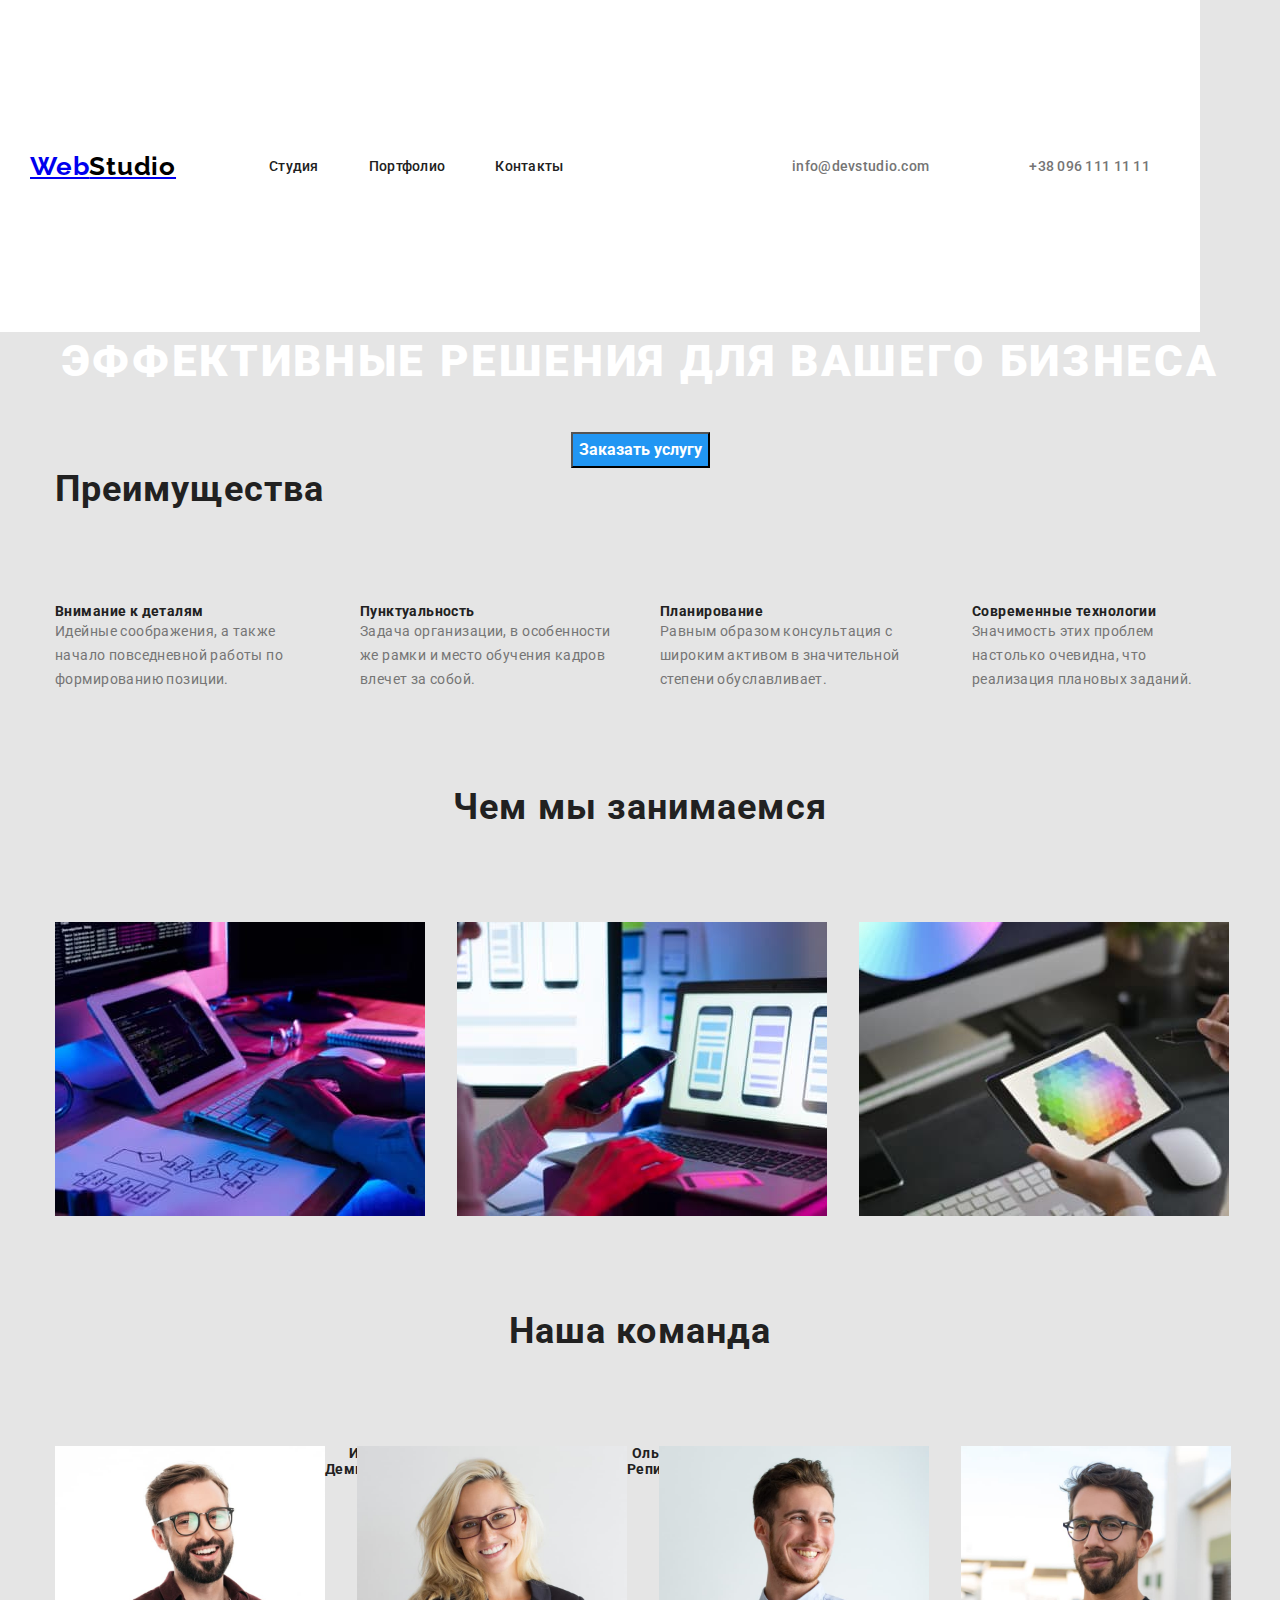
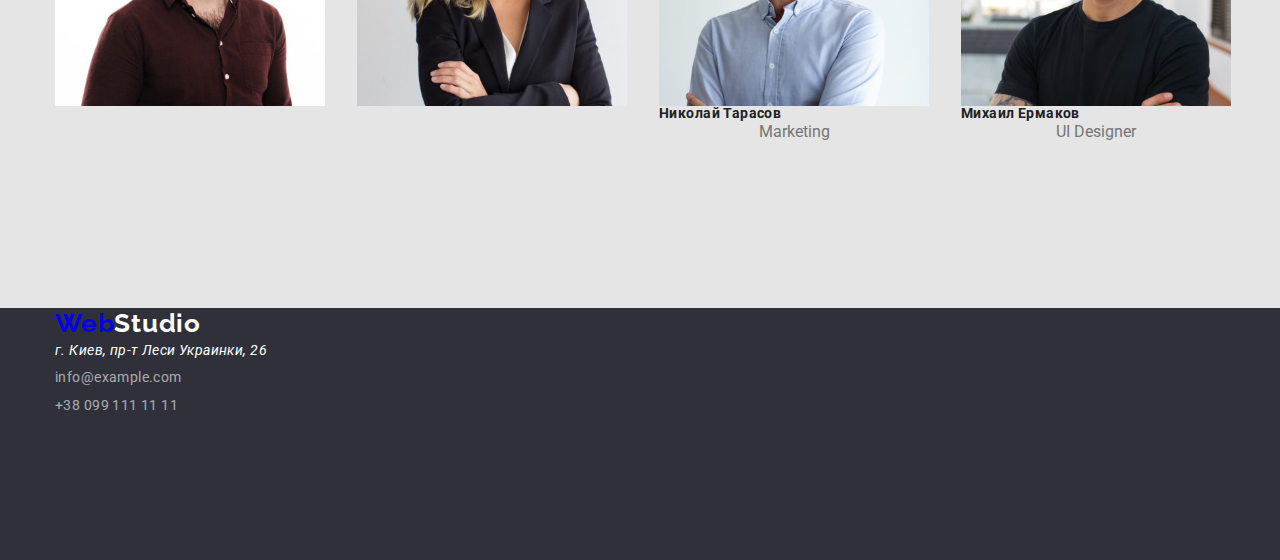
==== index.html @ f463b215 "с косяками" ====
<!DOCTYPE html>
<html lang="ru">

<head>
    <meta charset="UTF-8">
    <meta http-equiv="X-UA-Compatible" content="IE=edge">
    <meta name="viewport" content="width=device-width, initial-scale=1.0">
    <title>Document</title>
    <link rel="preconnect" href="https://fonts.googleapis.com">
    <link rel="preconnect" href="https://fonts.gstatic.com" crossorigin>
    <link
        href="https://fonts.googleapis.com/css2?family=Raleway:wght@700&family=Roboto:wght@400;500;700;900&display=swap"
        rel="stylesheet">
    <link rel="stylesheet"
        href="https://cdnjs.cloudflare.com/ajax/libs/modern-normalize/0.6.0/modern-normalize.min.css" />
    <link rel="stylesheet" href="./css/main.css" />
</head>

<body>
    <!-- Шапка сайта -->
    <header class="page-header">
        <div class="container main-nav">
            <nav>
                <ul class="site-nav list">
                    <li lang="en" class="nav-item site-nav-logo"><a href="WebStudio">Web<span>Studio</span></a></li>
                    <li class="nav-item"><a href="./index.html" class="link">Студия</a></li>
                    <li class="nav-item"><a href="./portfolio.html" class="link">Портфолио</a></li>
                    <li class="nav-item"><a href="Контакты" class="link">Контакты</a></li>
                </ul>
            </nav>
            <ul class="link-items list">
                <li class="nav-link-item"  lang="en"><a href="mailto:info@devstudio.com" class="current">info@devstudio.com</a></li>
                <li class="nav-link-item"><a href="tel:+380961111111" class="current">+38 096 111 11 11</a></li>
            </ul>
        </div>
    </header>
    <main>
        <!-- Герой -->
        <section class="hero">
            <div class="container">
            <h1 class="title">Эффективные решения для вашего бизнеса</h1>
            <button class="button" type="button">Заказать услугу</button>
            </div>
        </section>
        <!-- Преимущества -->
        <section class="text-benefits">
            <div class="container">
            <h2>Преимущества</h2>

            <ul class="list">
                <li>
                    <h3>Внимание к деталям</h3>
                    <p>
                        Идейные соображения, а также начало повседневной работы по формированию позиции.
                    </p>
                </li>
                <li>
                    <h3>Пунктуальность</h3>
                    <p>
                        Задача организации, в особенности же рамки и место обучения кадров влечет за собой.
                    </p>
                </li>
                <li>
                    <h3>Планирование</h3>
                    <p>
                        Равным образом консультация с широким активом в значительной степени обуславливает.
                    </p>
                </li>
                <li>
                    <h3>Современные технологии</h3>
                    <p>
                        Значимость этих проблем настолько очевидна, что реализация плановых заданий.
                    </p>
                </li>
            </ul>
            </div>
        </section>
        <section>
            <div class="img container">
            <h2>Чем мы занимаемся</h2>
           
            <ul class="list-img list">
                <li>
                    <img src="images/box1.jpg" alt="Пишем программы" width="370" height="294" />
                </li>

                <li>
                    <img src="./images/box2.jpg" alt="Создаем мобильные приложения" width="370" height="294" />
                </li>
                <li>
                    <img src="./images/box3.jpg" alt="Создаем игры" width="370" height="294" />
                </li>
            </ul>
            </div>
        </section>
        <section>
            <div class="positions container">
            <h2>Наша команда</h2>
            <ul class="position-list list">
                <li class="position-list-img">
                    <img src="./images/team-card1.jpg " alt="Игорь Демьяненко" width="270" height="260" />
                    <h3>Игорь Демьяненко</h3>
                    <p lang="en">Product Designer</p>
                </li>
                <li class="position-list-img">
                    <img src="./images/team-card2.jpg " alt="Ольга Репина" width="270" height="260" />
                    <h3>Ольга Репина</h3>
                    <p lang="en">Frontend Developer</p>
                </li>
                <li>
                    <img src="./images/team-card3.jpg " alt="Николай Тарасов" width="270" height="260" />
                    <h3>Николай Тарасов</h3>
                    <p lang="en">Marketing</p>
                </li>
                <li>
                    <img src="./images/team-card4.jpg " alt="Михаил Ермаков" width="270" height="260" />
                    <h3>Михаил Ермаков</h3>
                    <p lang="en">UI Designer</p>
                </li>
            </ul>
            </div>
        </section>

    </main>

    <!-- Футер -->
    <footer class="bottom">
        <div class="container">
        <ul class="bottom-list link list">
            <li lang="en" class="bottom-logo"><a href="WebStudio" class="link">Web<span>Studio</span></a></li>
            <li>
                <address>
                    г. Киев, пр-т Леси Украинки, 26
                </address>
            </li>
            <li lang="en"><a href="mailto:info@example.com" class="link-bottom link">info@example.com</a></li>
            <li><a href="tel:+380991111111" class="link-bottom link">+38 099 111 11 11</a></li>
        </ul>
        </div>
    </footer>

</body>

</html>
---- css/main.css ----
/* цвет основного текста #757575 */
/* вторичный цвет текста #212121 ; */
/* белый #e5e5e5  */
/* акцент #2196f3 */
/* вторичный цвет фона #ffffff; */

:root {
  --primary-text-color: #757575;
  --title-text-color: #212121;
  --accent-color: #2196f3;

  --primary-white-color: #e5e5e5;
  --secondary-bg-color: #ffffff;
}

body {
  background-color: var(--primary-white-color);
  color: var(--primary-text-color);

  font-family: Roboto, sans-serif;
  font-size: 14px;
  font-style: normal;
  font-weight: 400;
  line-height: 2;
}
h1,
h2,
h3,
h4,
h5,
h6,
p {
  margin: 0;
}
ul,
ol {
  list-style: none;
  padding: 0;
  margin: 0;
}
.link {
  text-decoration: none;
}
img {
  display: block;
}
.container {
  width: 1200px;
  padding-left: 15px;
  padding-right: 15px;
  margin-right: auto;
  margin-left: auto;
}
.btn {
  display: block;
  font-weight: 500;
  font-size: 16px;
  line-height: 1.25;
  text-align: center;
  color: var(--secondary-text-color);
  background: #4985ff;
  box-shadow: 0px 0px 10px rgba(111, 111, 111, 0.25);
  border-radius: 30px;
  width: 200px;
  height: 45px;
  border-color: transparent;
  cursor: pointer;
}
.btn:hover,
.btn:focus {
  border-color: var(--accent-color);
  background-color: transparent;
}

h2 {
  color: var(--title-text-color);

  font-weight: 700;
  font-size: 36px;
  line-height: 1.17;
  letter-spacing: 0.03em;
}
h3 {
  color: var(--title-text-color);

  font-weight: 700;
  font-size: 14px;
  line-height: 1.14;
  letter-spacing: 0.03em;
}
.list {
  padding: 0;
  margin: 0;
  list-style: none;
}
/*.list {
  list-style: none;
}*/
.link {
  text-decoration: none;
}

/*  Шапка Site nav */
.page-header {
  width: 1200px;
  padding-left: 15px;
  padding-right: 15px;

  background-color: #ffffff;
}
.main-nav {
  display: flex;
  align-items: center;
  width: 1200px;
  padding-left: 15px;
  padding-right: 15px;
}
.site-nav {
  display: flex;
  align-items: center;
  padding-top: 32px;
  padding-bottom: 32px;
}
.site-nav .nav-item:not(:last-child) {
  margin-right: 50px;
}
.link-items {
  display: flex;
  align-items: center;
  margin-left: auto;
}
.link-items .nav-link-item:not(:last-child) {
  margin-right: 50px;
}
.site-nav-logo {
  padding-right: 43px;
  font-family: Raleway, sans-serif;
  font-weight: 700;
  font-size: 26px;
  line-height: 1.19;
  /* identical to box height */
  letter-spacing: 0.03em;
  color: #2196f3;
}
.site-nav-logo span {
  font-family: Raleway, sans-serif;
  font-weight: 700;
  font-size: 26px;
  line-height: 1.19;
  /* identical to box height */

  letter-spacing: 0.03em;

  color: #000000;
}
.site-nav .link {
  display: block;
  padding-top: 32px;
  padding-bottom: 32px;

  color: var(--title-text-color);
  font-weight: 500;
  font-size: 14px;
  line-height: 1.17;
  letter-spacing: 0.02em;
  text-decoration: none;
}

.site-nav .link:hover,
.site-nav .link:focus {
  color: var(--accent-color);
}

.link-items .current {
  display: block;
  padding-top: 32px;
  padding-bottom: 32px;

  color: var(--primary-text-color);
  font-weight: 500;
  font-size: 14px;
  line-height: 1.17;
  letter-spacing: 0.02em;
  text-decoration: none;
  margin-right: 50px;
}
.link-items .current:hover,
.link-items .current:focus {
  color: var(--accent-color);
}

/* Hero */

.hero {
  text-align: center;
}

.title {
  margin-top: 0;
  margin-bottom: 40px;

  color: #ffffff;
  font-weight: 900;
  font-size: 44px;
  line-height: 1.36;

  text-align: center;
  letter-spacing: 0.06em;
  text-transform: uppercase;
}
.button {
  color: #ffffff;
  background-color: #2196f3;
  font-weight: 700;
  font-size: 16px;
  line-height: 1.88;
}
/* преимущества*/
.list {
  display: flex;
  margin-top: 94px;
  margin-bottom: 94px;
}
.list li:not(:last-child) {
  margin-right: 32px;
}
.text-benefits p {
  font-size: 14px;
  line-height: 1.71;
  letter-spacing: 0.03em;
}
/*Чем мы занимаемся*/
.img h2 {
  text-align: center;
}

.list-img {
  display: flex;
  margin-bottom: 94px;
}
.list-img li:not(:last-child) {
  margin-right: 32px;
}
/* Сотрудники */
/*.positions {
  display: flex;
  justify-content: space-between;
}*/
.position-list-img{
  display: flex;
  justify-content: space-between;
}

.positions h2 {
  text-align: center;
}
.position-list-img {
  /*position: absolute;*/
  width: 270px;
  height: 368px;
  left: 215px;
  top: 1635px;
}
.position-list-img h3 {
  text-align: center;
}
.position-list p {
  /*padding: 0;
  margin: 0;
  list-style: none;*/

  font-size: 16px;
  line-height: 1.19;
  text-align: center;
}
/* Футер */
.bottom {
  display: block;
  background-color: #2f303a;
  height: 252px;
}
.bottom .container {
  display: block;
  background-color: #2f303a;

}
.bottom-list {
  display: block;
  align-content: center;
  
}
.link-bottom {
  color: rgba(255, 255, 255, 0.6);
  font-size: 14px;
  line-height: 1.71;
  letter-spacing: 0.03em;
}
.link-bottom:hover,
.link-bottom:focus {
  color: var(--accent-color);
}
.bottom address {
  font-size: 14px;
  line-height: 1.71;

  letter-spacing: 0.03em;

  color: #ffffff;
}

.bottom-logo {
  font-family: Raleway, sans-serif;
  font-weight: 700;
  font-size: 26px;
  line-height: 1.19;
  /* identical to box height */

  letter-spacing: 0.03em;

  color: #2196f3;
}
.bottom-logo span {
  font-family: Raleway, sans-serif;
  font-weight: 700;
  font-size: 26px;
  line-height: 1.19;
  /* identical to box height */

  letter-spacing: 0.03em;

  color: #ffffff;
}
/* Наше портфолио */
.portfolio {
  background-color: #ffffff;
}

}
.portfolio .container {
  display: flex;
  flex-wrap: wrap;
  justify-content: space-between;
}
.portfolio.container: nth-child (3n) {
  margin-right: 0px;
}
.portfolio-img {
  display: flex;
  flex-wrap: wrap;
  margin-right: 30px;
  }
  .portfolio-img: nth-child (3n) {
    margin-right: 0px;
  }
.portfolio-img-item {
  margin-right: 0px;
}
.portfolio h2 {
  font-weight: 700;
  font-size: 18px;
  line-height: 2;
  text-align: center;
}
.portfolio-button {
  color: #212121;
  background-color: #f5f4fa;
  font-style: normal;
  font-weight: 500;
  font-size: 16px;
  line-height: 1.62;
  /* identical to box height, or 162% */

  text-align: center;
  letter-spacing: 0.03em;
}
.portfolio-button:hover,
.portfolio-button:focus {
  color: #ffffff;
  background-color: #2196f3;
}

.portfolio-button h2 {
  color: var(--title-text-color);

  font-weight: 700;
  font-size: 18px;
  line-height: 2;
  /* identical to box height, or 200% */

  letter-spacing: 0.06em;
}
.portfolio-button p {
  font-size: 16px;
  line-height: 1.88;
  /* identical to box height, or 187% */

  letter-spacing: 0.03em;
}
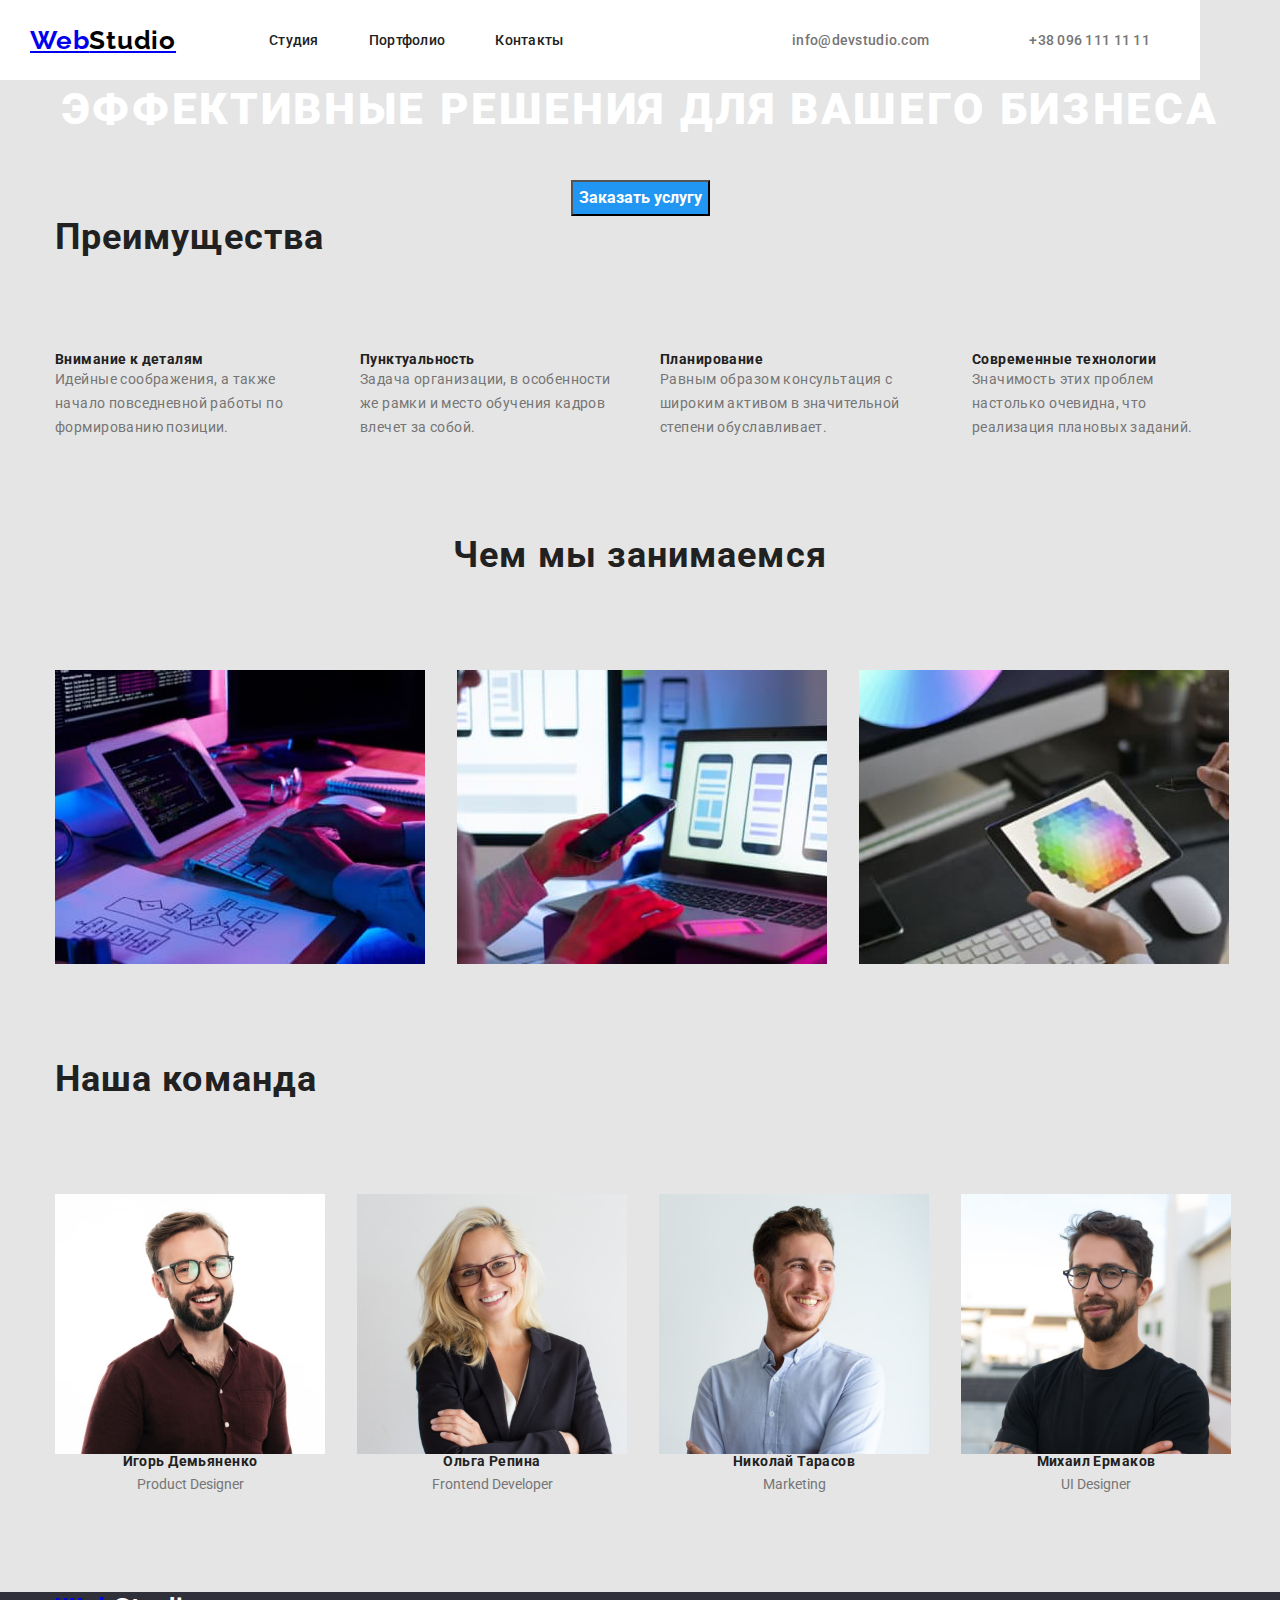
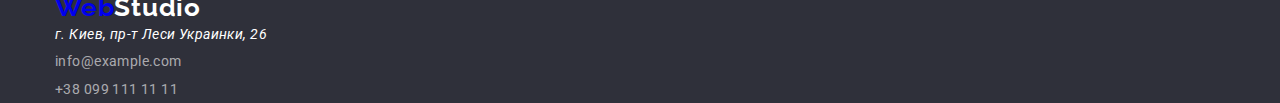
==== commit 72e543b7: "исправил косяки почти все" ====
--- a/index.html
+++ b/index.html
@@ -97,12 +97,12 @@
             <div class="positions container">
             <h2>Наша команда</h2>
             <ul class="position-list list">
-                <li class="position-list-img">
+                <li>
                     <img src="./images/team-card1.jpg " alt="Игорь Демьяненко" width="270" height="260" />
                     <h3>Игорь Демьяненко</h3>
                     <p lang="en">Product Designer</p>
                 </li>
-                <li class="position-list-img">
+                <li >
                     <img src="./images/team-card2.jpg " alt="Ольга Репина" width="270" height="260" />
                     <h3>Ольга Репина</h3>
                     <p lang="en">Frontend Developer</p>
--- a/css/main.css
+++ b/css/main.css
@@ -103,6 +103,7 @@
 /*  Шапка Site nav */
 .page-header {
   width: 1200px;
+
   padding-left: 15px;
   padding-right: 15px;
 
@@ -112,6 +113,7 @@
   display: flex;
   align-items: center;
   width: 1200px;
+   height: 80px;
   padding-left: 15px;
   padding-right: 15px;
 }
@@ -246,23 +248,29 @@
   display: flex;
   justify-content: space-between;
 }*/
-.position-list-img{
+/*.position-list {
+
+}*/
+/*.position-list-img{
   display: flex;
   justify-content: space-between;
-}
-
-.positions h2 {
-  text-align: center;
-}
-.position-list-img {
+  margin-left: 0px;
+}*/
+.position h2 {
+ text-align: center; 
+}
+.position-list li {
+  text-align: center;
+}
+/*.position-list-img {
   /*position: absolute;*/
   width: 270px;
   height: 368px;
   left: 215px;
-  top: 1635px;
-}
-.position-list-img h3 {
-  text-align: center;
+  top: 1635px;*/
+}
+/*.position-list-img h3 {
+  text-align: center;*/
 }
 .position-list p {
   /*padding: 0;
@@ -277,16 +285,22 @@
 .bottom {
   display: block;
   background-color: #2f303a;
-  height: 252px;
-}
+  /*height: 252px;*/
+  
+ }
 .bottom .container {
   display: block;
   background-color: #2f303a;
-
-}
+   margin-top: 0px;
+   
+ }
 .bottom-list {
   display: block;
+  display: table-cell;
+  margin-top: 0px;
   align-content: center;
+  vertical-align: middle;
+  
   
 }
 .link-bottom {
@@ -333,6 +347,9 @@
 /* Наше портфолио */
 .portfolio {
   background-color: #ffffff;
+   text-align: center;
+  /* width: 11700px;
+   margin-left: auto;*/
 }
 
 }
@@ -341,19 +358,25 @@
   flex-wrap: wrap;
   justify-content: space-between;
 }
-.portfolio.container: nth-child (3n) {
+/*.portfolio.container: nth-child (3n) {
   margin-right: 0px;
+}*/
+.portfolio-list {
+  display: flex;
+   justify-content: center;
 }
 .portfolio-img {
   display: flex;
   flex-wrap: wrap;
-  margin-right: 30px;
+  width: 1300px;
+ /* margin-right: 15px;
+  margin-left: 15px;*/
   }
-  .portfolio-img: nth-child (3n) {
-    margin-right: 0px;
-  }
-.portfolio-img-item {
+.portfolio-img  nth-child (3n) {
   margin-right: 0px;
+}
+/*.portfolio-img li {
+  margin-right: 0px;*/
 }
 .portfolio h2 {
   font-weight: 700;
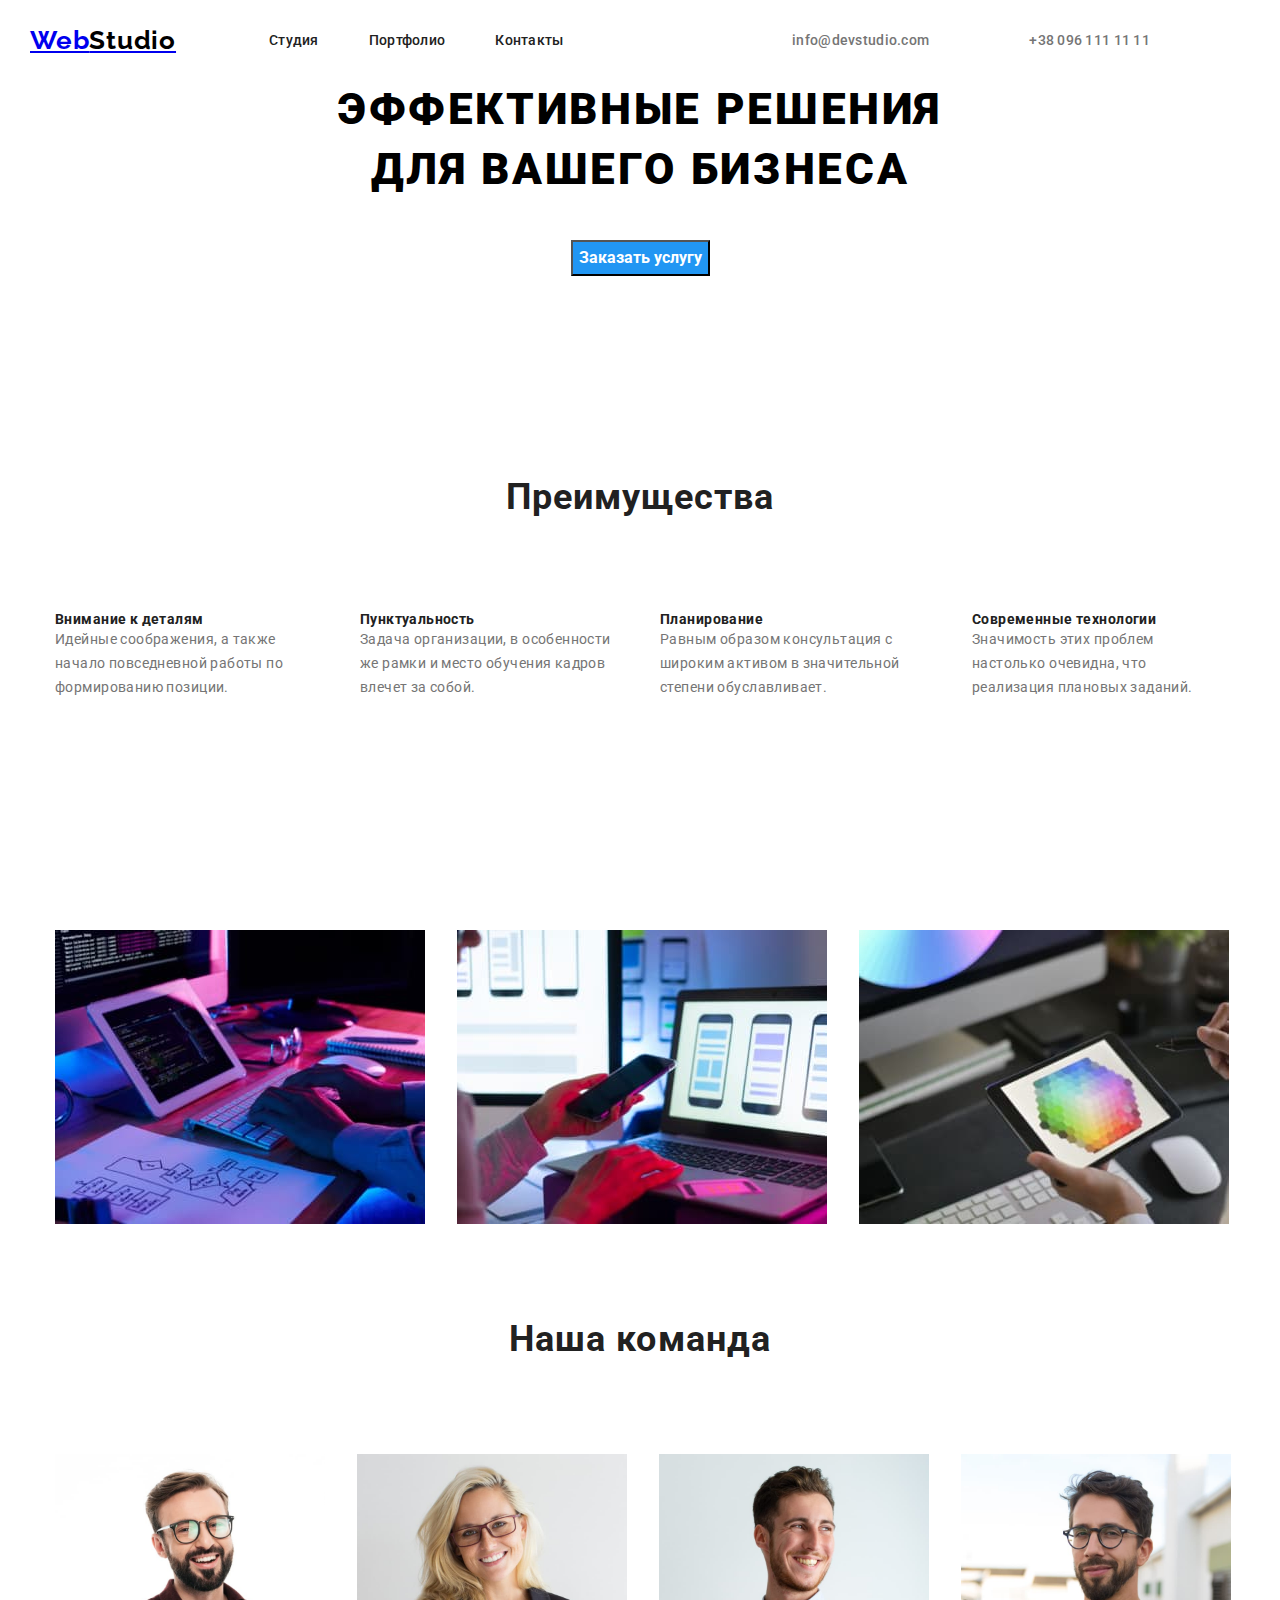
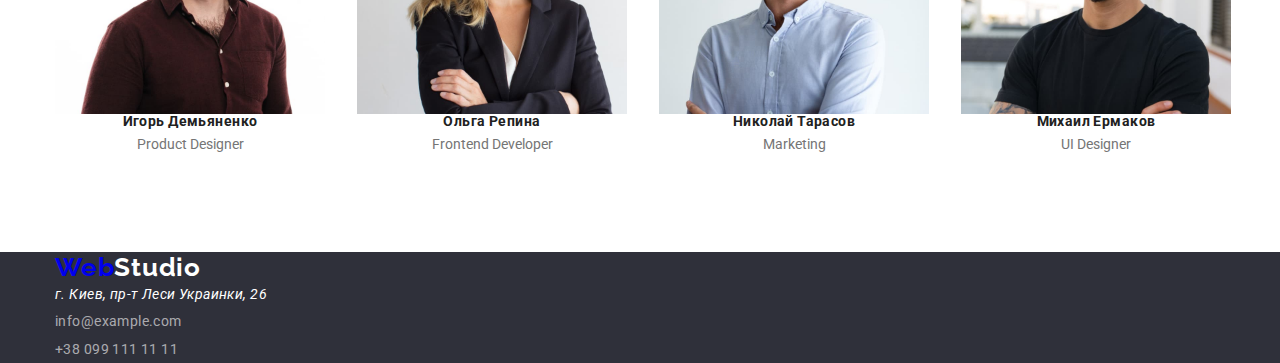
==== commit 485d5a01: "исправил все кроме последнего замечания" ====
--- a/index.html
+++ b/index.html
@@ -38,13 +38,13 @@
         <!-- Герой -->
         <section class="hero">
             <div class="container">
-            <h1 class="title">Эффективные решения для вашего бизнеса</h1>
+            <h1 class="title">Эффективные решения <br>для вашего бизнеса</h1>
             <button class="button" type="button">Заказать услугу</button>
             </div>
         </section>
         <!-- Преимущества -->
         <section class="text-benefits">
-            <div class="container">
+            <div class="benefits container">
             <h2>Преимущества</h2>
 
             <ul class="list">
--- a/css/main.css
+++ b/css/main.css
@@ -9,7 +9,8 @@
   --title-text-color: #212121;
   --accent-color: #2196f3;
 
-  --primary-white-color: #e5e5e5;
+  --primary-white-color: #ffffff
+;
   --secondary-bg-color: #ffffff;
 }
 
@@ -195,13 +196,15 @@
 
 .hero {
   text-align: center;
+  margin-bottom: 200px;
 }
 
 .title {
   margin-top: 0;
   margin-bottom: 40px;
-
-  color: #ffffff;
+ 
+
+  color: #000000;
   font-weight: 900;
   font-size: 44px;
   line-height: 1.36;
@@ -216,8 +219,12 @@
   font-weight: 700;
   font-size: 16px;
   line-height: 1.88;
+ 
 }
 /* преимущества*/
+.benefits h2 {
+text-align: center;
+}
 .list {
   display: flex;
   margin-top: 94px;
@@ -231,9 +238,11 @@
   line-height: 1.71;
   letter-spacing: 0.03em;
 }
+
 /*Чем мы занимаемся*/
 .img h2 {
   text-align: center;
+  color: #ffffff;
 }
 
 .list-img {
@@ -256,7 +265,7 @@
   justify-content: space-between;
   margin-left: 0px;
 }*/
-.position h2 {
+.positions h2 {
  text-align: center; 
 }
 .position-list li {
@@ -364,11 +373,13 @@
 .portfolio-list {
   display: flex;
    justify-content: center;
+   margin-right: 8px;
+
 }
 .portfolio-img {
   display: flex;
   flex-wrap: wrap;
-  width: 1300px;
+  width: 1400px;
  /* margin-right: 15px;
   margin-left: 15px;*/
   }
@@ -395,6 +406,8 @@
 
   text-align: center;
   letter-spacing: 0.03em;
+  border-radius: 4px;
+  padding: 6px 22px;
 }
 .portfolio-button:hover,
 .portfolio-button:focus {
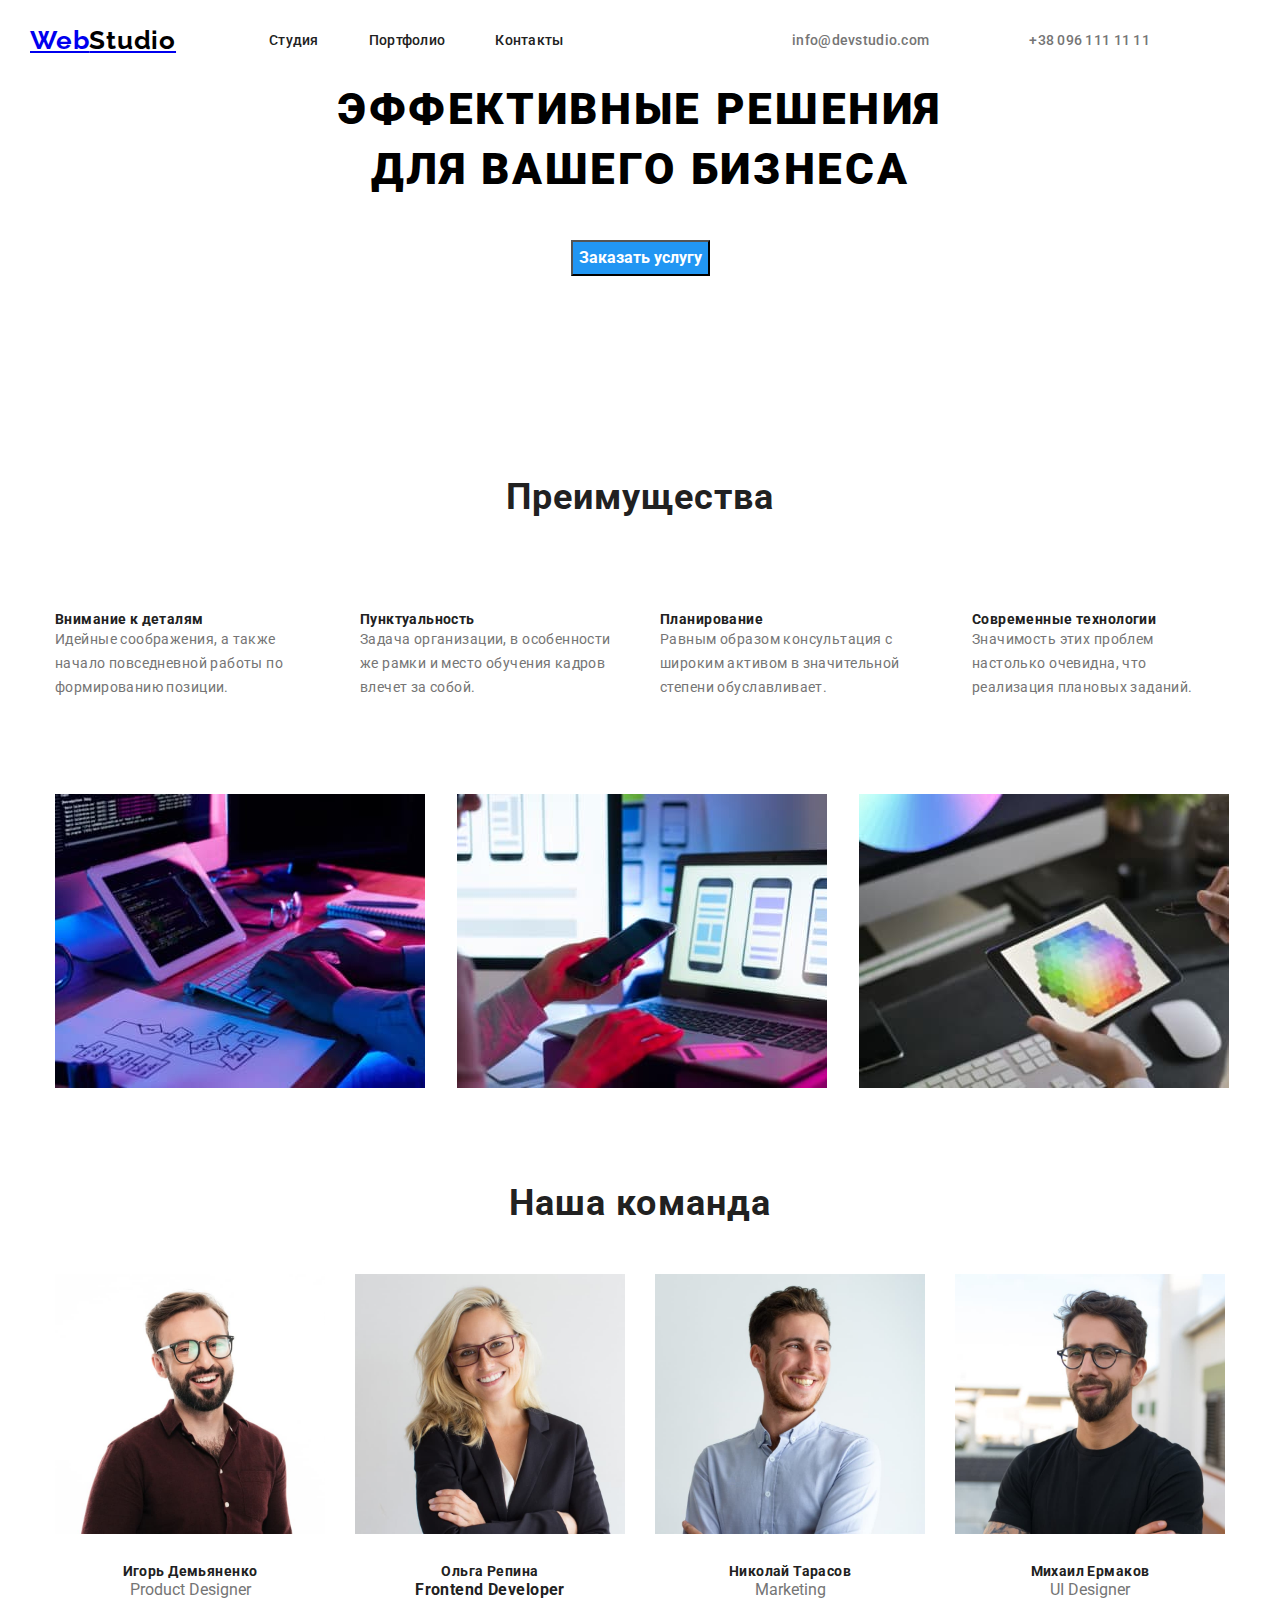
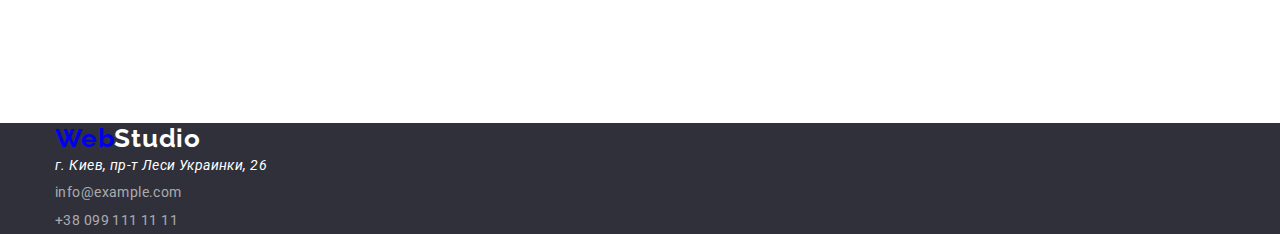
==== commit 5ef55368: "исправил ошибки все)))" ====
--- a/index.html
+++ b/index.html
@@ -47,26 +47,26 @@
             <div class="benefits container">
             <h2>Преимущества</h2>
 
-            <ul class="list">
-                <li>
+            <ul class="text-benefits-list list">
+                <li class="text-benefits-text">
                     <h3>Внимание к деталям</h3>
                     <p>
                         Идейные соображения, а также начало повседневной работы по формированию позиции.
                     </p>
                 </li>
-                <li>
+                <li class="text-benefits-text">
                     <h3>Пунктуальность</h3>
                     <p>
                         Задача организации, в особенности же рамки и место обучения кадров влечет за собой.
                     </p>
                 </li>
-                <li>
+                <li class="text-benefits-text">
                     <h3>Планирование</h3>
                     <p>
                         Равным образом консультация с широким активом в значительной степени обуславливает.
                     </p>
                 </li>
-                <li>
+                <li class="text-benefits-text">
                     <h3>Современные технологии</h3>
                     <p>
                         Значимость этих проблем настолько очевидна, что реализация плановых заданий.
@@ -76,8 +76,8 @@
             </div>
         </section>
         <section>
-            <div class="img container">
-            <h2>Чем мы занимаемся</h2>
+            <div class="img container ">
+            <h2 class="visually-hidden"> Чем мы занимаемся</h2>
            
             <ul class="list-img list">
                 <li>
@@ -97,25 +97,33 @@
             <div class="positions container">
             <h2>Наша команда</h2>
             <ul class="position-list list">
-                <li>
+                <li class="position-list-img">
                     <img src="./images/team-card1.jpg " alt="Игорь Демьяненко" width="270" height="260" />
+                   <div class="position-list-text">
                     <h3>Игорь Демьяненко</h3>
                     <p lang="en">Product Designer</p>
+                    </div>
                 </li>
-                <li >
+                <li class="position-list-img">
                     <img src="./images/team-card2.jpg " alt="Ольга Репина" width="270" height="260" />
-                    <h3>Ольга Репина</h3>
+                   <div class="position-list-text">
+                    <h3>Ольга Репина</h3class=>
                     <p lang="en">Frontend Developer</p>
+                    </div>
                 </li>
-                <li>
+                <li class="position-list-img">
                     <img src="./images/team-card3.jpg " alt="Николай Тарасов" width="270" height="260" />
+                   <div class="position-list-text">
                     <h3>Николай Тарасов</h3>
                     <p lang="en">Marketing</p>
+                    </div>
                 </li>
-                <li>
+                <li class="position-list-img">
                     <img src="./images/team-card4.jpg " alt="Михаил Ермаков" width="270" height="260" />
+                   <div class="position-list-text"></div>
                     <h3>Михаил Ермаков</h3>
                     <p lang="en">UI Designer</p>
+                    </div>
                 </li>
             </ul>
             </div>
--- a/css/main.css
+++ b/css/main.css
@@ -9,8 +9,7 @@
   --title-text-color: #212121;
   --accent-color: #2196f3;
 
-  --primary-white-color: #ffffff
-;
+  --primary-white-color: #ffffff;
   --secondary-bg-color: #ffffff;
 }
 
@@ -90,17 +89,23 @@
   letter-spacing: 0.03em;
 }
 .list {
-  padding: 0;
-  margin: 0;
   list-style: none;
 }
-/*.list {
-  list-style: none;
-}*/
 .link {
   text-decoration: none;
 }
-
+.visually-hidden {
+  position: absolute;
+  width: 1px;
+  height: 1px;
+  margin: -1px;
+  border: 0;
+  padding: 0;
+  white-space: nowrap;
+  clip-path: inset(100%);
+  clip: rect(0 0 0 0);
+  overflow: hidden;
+}
 /*  Шапка Site nav */
 .page-header {
   width: 1200px;
@@ -114,7 +119,7 @@
   display: flex;
   align-items: center;
   width: 1200px;
-   height: 80px;
+  height: 80px;
   padding-left: 15px;
   padding-right: 15px;
 }
@@ -202,7 +207,6 @@
 .title {
   margin-top: 0;
   margin-bottom: 40px;
- 
 
   color: #000000;
   font-weight: 900;
@@ -219,18 +223,17 @@
   font-weight: 700;
   font-size: 16px;
   line-height: 1.88;
- 
 }
 /* преимущества*/
 .benefits h2 {
-text-align: center;
-}
-.list {
+  text-align: center;
+}
+.text-benefits-list {
   display: flex;
   margin-top: 94px;
   margin-bottom: 94px;
 }
-.list li:not(:last-child) {
+.text-benefits-text:not(:last-child) {
   margin-right: 32px;
 }
 .text-benefits p {
@@ -242,7 +245,6 @@
 /*Чем мы занимаемся*/
 .img h2 {
   text-align: center;
-  color: #ffffff;
 }
 
 .list-img {
@@ -266,26 +268,34 @@
   margin-left: 0px;
 }*/
 .positions h2 {
- text-align: center; 
-}
-.position-list li {
-  text-align: center;
+  text-align: center;
+  margin: 50px;
+}
+.position-list {
+  display: flex;
+  margin-bottom: 94px;
+}
+.position-list-img:not(:last-child) {
+  margin-right: 30px;
+}
+.position-list-img {
+  text-align: center;
+}
+.position-list-text {
+  margin-top: 30px;
+  margin-bottom: 30px;
 }
 /*.position-list-img {
-  /*position: absolute;*/
   width: 270px;
   height: 368px;
   left: 215px;
-  top: 1635px;*/
-}
+  top: 1635px;
+}
+*/
 /*.position-list-img h3 {
-  text-align: center;*/
-}
+  text-align: center;
+}*/
 .position-list p {
-  /*padding: 0;
-  margin: 0;
-  list-style: none;*/
-
   font-size: 16px;
   line-height: 1.19;
   text-align: center;
@@ -295,22 +305,17 @@
   display: block;
   background-color: #2f303a;
   /*height: 252px;*/
-  
- }
+}
 .bottom .container {
   display: block;
   background-color: #2f303a;
-   margin-top: 0px;
-   
- }
+  margin-top: 0px;
+}
 .bottom-list {
   display: block;
   display: table-cell;
   margin-top: 0px;
   align-content: center;
-  vertical-align: middle;
-  
-  
 }
 .link-bottom {
   color: rgba(255, 255, 255, 0.6);
@@ -356,40 +361,46 @@
 /* Наше портфолио */
 .portfolio {
   background-color: #ffffff;
-   text-align: center;
-  /* width: 11700px;
-   margin-left: auto;*/
-}
-
-}
+}
+
 .portfolio .container {
   display: flex;
   flex-wrap: wrap;
-  justify-content: space-between;
-}
-/*.portfolio.container: nth-child (3n) {
-  margin-right: 0px;
-}*/
+  /*justify-content: space-between;*/
+}
 .portfolio-list {
   display: flex;
-   justify-content: center;
-   margin-right: 8px;
-
+  justify-content: center;
+  margin-bottom: 50px;
+}
+.portfolio-list-item:not(:last-child) {
+  margin-right: 8px;
 }
 .portfolio-img {
   display: flex;
   flex-wrap: wrap;
-  width: 1400px;
- /* margin-right: 15px;
-  margin-left: 15px;*/
-  }
-.portfolio-img  nth-child (3n) {
-  margin-right: 0px;
-}
-/*.portfolio-img li {
-  margin-right: 0px;*/
-}
-.portfolio h2 {
+  margin-top: -30px;
+  margin-left: -30px;
+}
+/*.portfolio-img li  {
+  flex-basis: calc((100%-270px) / 9);
+  margin-top: 30px;
+  margin-left: 30px;
+} */
+.portfolio-img-item {
+  flex-basis: calc(100% / 3 - 30px);
+  margin-top: 30px;
+  margin-left: 30px;
+}
+
+.portfolio-text {
+  margin-top: 20px;
+  margin-bottom: 20px;
+  margin-right: 24px;
+  margin-left: 24px;
+  border: 4px;
+}
+.portfolio-img h2 {
   font-weight: 700;
   font-size: 18px;
   line-height: 2;
@@ -415,7 +426,7 @@
   background-color: #2196f3;
 }
 
-.portfolio-button h2 {
+.portfolio-button {
   color: var(--title-text-color);
 
   font-weight: 700;
@@ -425,7 +436,7 @@
 
   letter-spacing: 0.06em;
 }
-.portfolio-button p {
+.portfolio-button {
   font-size: 16px;
   line-height: 1.88;
   /* identical to box height, or 187% */
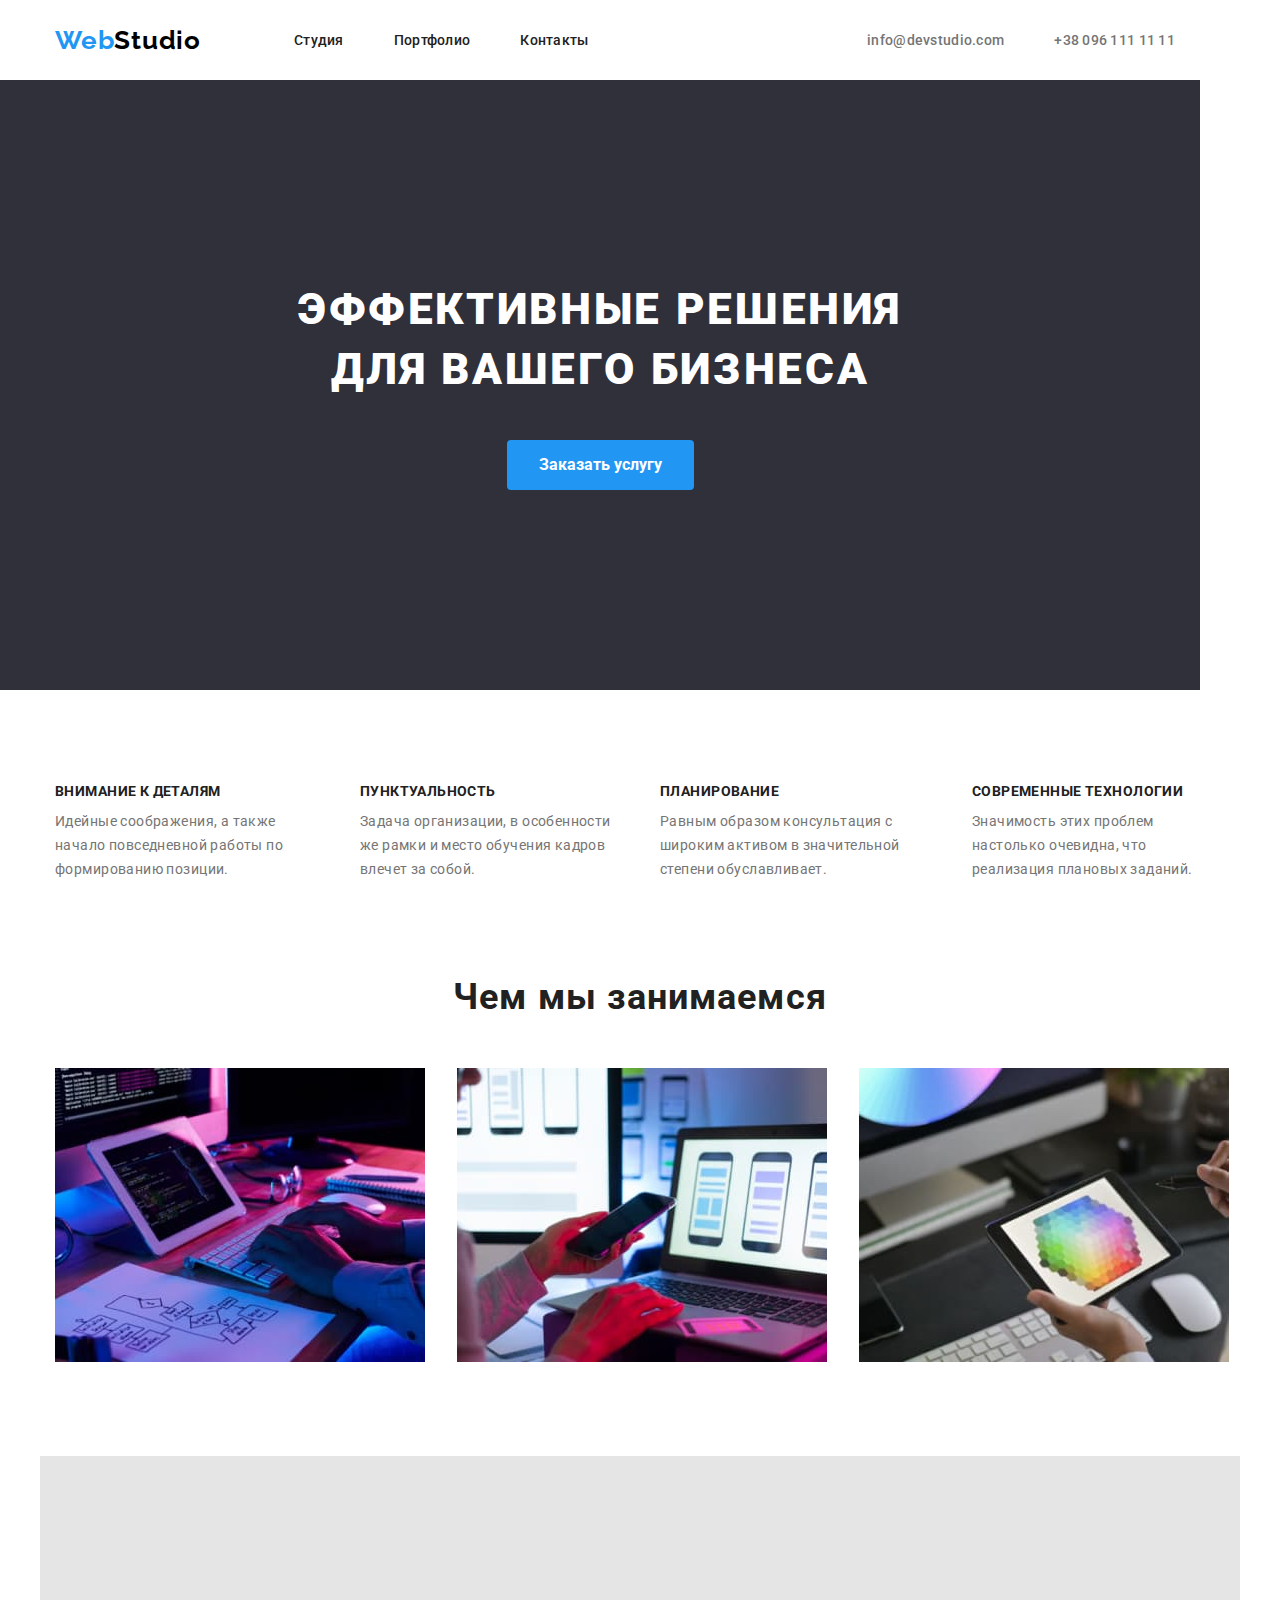
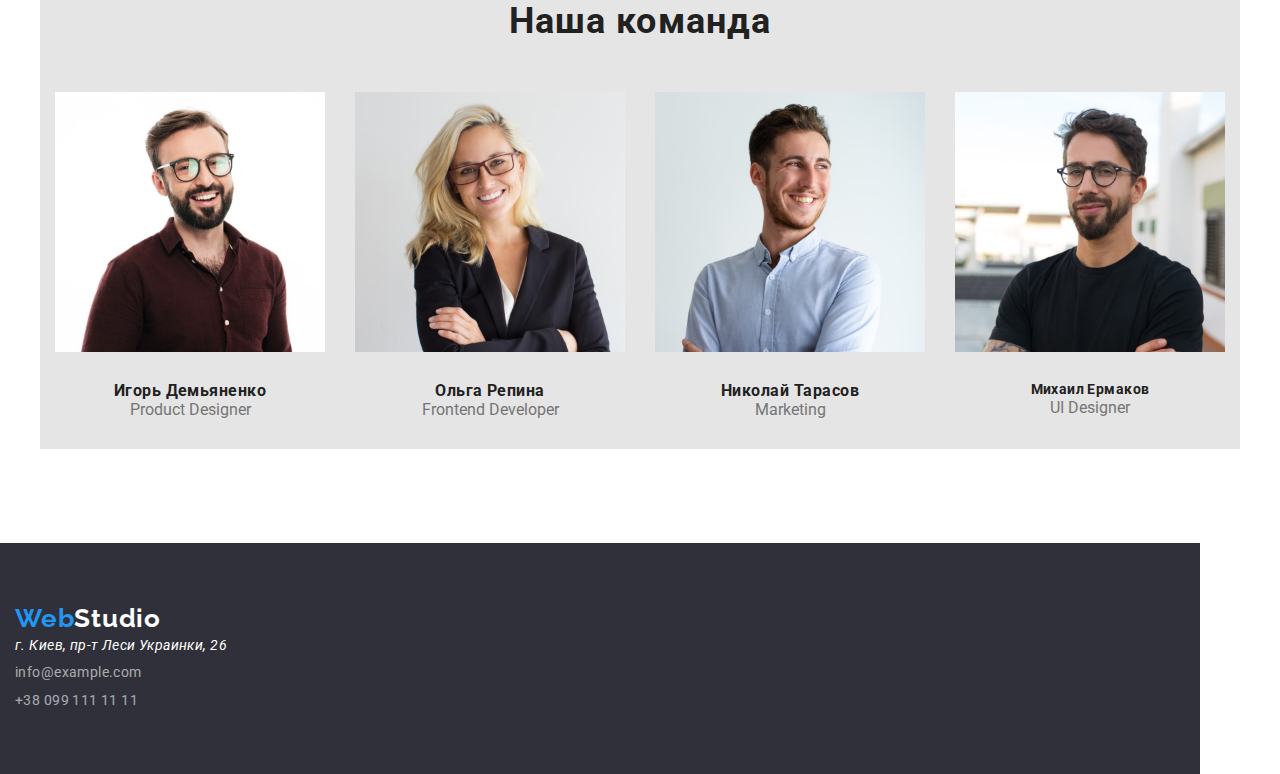
==== commit 5956b140: "исправил все ошибки" ====
--- a/index.html
+++ b/index.html
@@ -45,7 +45,7 @@
         <!-- Преимущества -->
         <section class="text-benefits">
             <div class="benefits container">
-            <h2>Преимущества</h2>
+            <h2 class="visually-hidden">Преимущества</h2>
 
             <ul class="text-benefits-list list">
                 <li class="text-benefits-text">
@@ -77,7 +77,7 @@
         </section>
         <section>
             <div class="img container ">
-            <h2 class="visually-hidden"> Чем мы занимаемся</h2>
+            <h2> Чем мы занимаемся</h2>
            
             <ul class="list-img list">
                 <li>
@@ -107,7 +107,7 @@
                 <li class="position-list-img">
                     <img src="./images/team-card2.jpg " alt="Ольга Репина" width="270" height="260" />
                    <div class="position-list-text">
-                    <h3>Ольга Репина</h3class=>
+                    <h3>Ольга Репина</h3>
                     <p lang="en">Frontend Developer</p>
                     </div>
                 </li>
--- a/css/main.css
+++ b/css/main.css
@@ -92,6 +92,9 @@
   list-style: none;
 }
 .link {
+  text-decoration: none;
+}
+a {
   text-decoration: none;
 }
 .visually-hidden {
@@ -108,12 +111,7 @@
 }
 /*  Шапка Site nav */
 .page-header {
-  width: 1200px;
-
-  padding-left: 15px;
-  padding-right: 15px;
-
-  background-color: #ffffff;
+  border-bottom: 1px;
 }
 .main-nav {
   display: flex;
@@ -137,7 +135,7 @@
   align-items: center;
   margin-left: auto;
 }
-.link-items .nav-link-item:not(:last-child) {
+.link-items:not(:last-child) {
   margin-right: 50px;
 }
 .site-nav-logo {
@@ -148,6 +146,9 @@
   line-height: 1.19;
   /* identical to box height */
   letter-spacing: 0.03em;
+  color: #2196f3;
+}
+.site-nav-logo a {
   color: #2196f3;
 }
 .site-nav-logo span {
@@ -201,14 +202,16 @@
 
 .hero {
   text-align: center;
-  margin-bottom: 200px;
+  padding: 200px 0;
+  background-color: #2f303a;
+  width: 1200px;
 }
 
 .title {
   margin-top: 0;
   margin-bottom: 40px;
 
-  color: #000000;
+  color: #ffffff;
   font-weight: 900;
   font-size: 44px;
   line-height: 1.36;
@@ -222,12 +225,20 @@
   background-color: #2196f3;
   font-weight: 700;
   font-size: 16px;
+  padding: 10px 32px;
+  border-radius: 4px;
+  border: none;
+
   line-height: 1.88;
+}
+.button:hover {
+  background-color: #188ce8;
 }
 /* преимущества*/
 .benefits h2 {
   text-align: center;
 }
+
 .text-benefits-list {
   display: flex;
   margin-top: 94px;
@@ -236,6 +247,10 @@
 .text-benefits-text:not(:last-child) {
   margin-right: 32px;
 }
+.text-benefits-text h3 {
+  margin-bottom: 10px;
+  text-transform: uppercase;
+}
 .text-benefits p {
   font-size: 14px;
   line-height: 1.71;
@@ -245,6 +260,7 @@
 /*Чем мы занимаемся*/
 .img h2 {
   text-align: center;
+  margin-bottom: 50px;
 }
 
 .list-img {
@@ -267,6 +283,10 @@
   justify-content: space-between;
   margin-left: 0px;
 }*/
+.positions {
+  padding-top: 94px;
+  background: #e5e5e5;
+}
 .positions h2 {
   text-align: center;
   margin: 50px;
@@ -284,6 +304,9 @@
 .position-list-text {
   margin-top: 30px;
   margin-bottom: 30px;
+}
+.position-list-text h3 {
+  font-size: 16px;
 }
 /*.position-list-img {
   width: 270px;
@@ -304,6 +327,9 @@
 .bottom {
   display: block;
   background-color: #2f303a;
+  padding-top: 60px;
+  padding-bottom: 60px;
+  width: 1200px;
   /*height: 252px;*/
 }
 .bottom .container {
@@ -347,6 +373,9 @@
 
   color: #2196f3;
 }
+.bottom-logo a {
+  color: #2196f3;
+}
 .bottom-logo span {
   font-family: Raleway, sans-serif;
   font-weight: 700;
@@ -362,6 +391,9 @@
 .portfolio {
   background-color: #ffffff;
 }
+.portfolio-button {
+  border: none;
+}
 
 .portfolio .container {
   display: flex;
@@ -372,6 +404,7 @@
   display: flex;
   justify-content: center;
   margin-bottom: 50px;
+  width: 1200px;
 }
 .portfolio-list-item:not(:last-child) {
   margin-right: 8px;
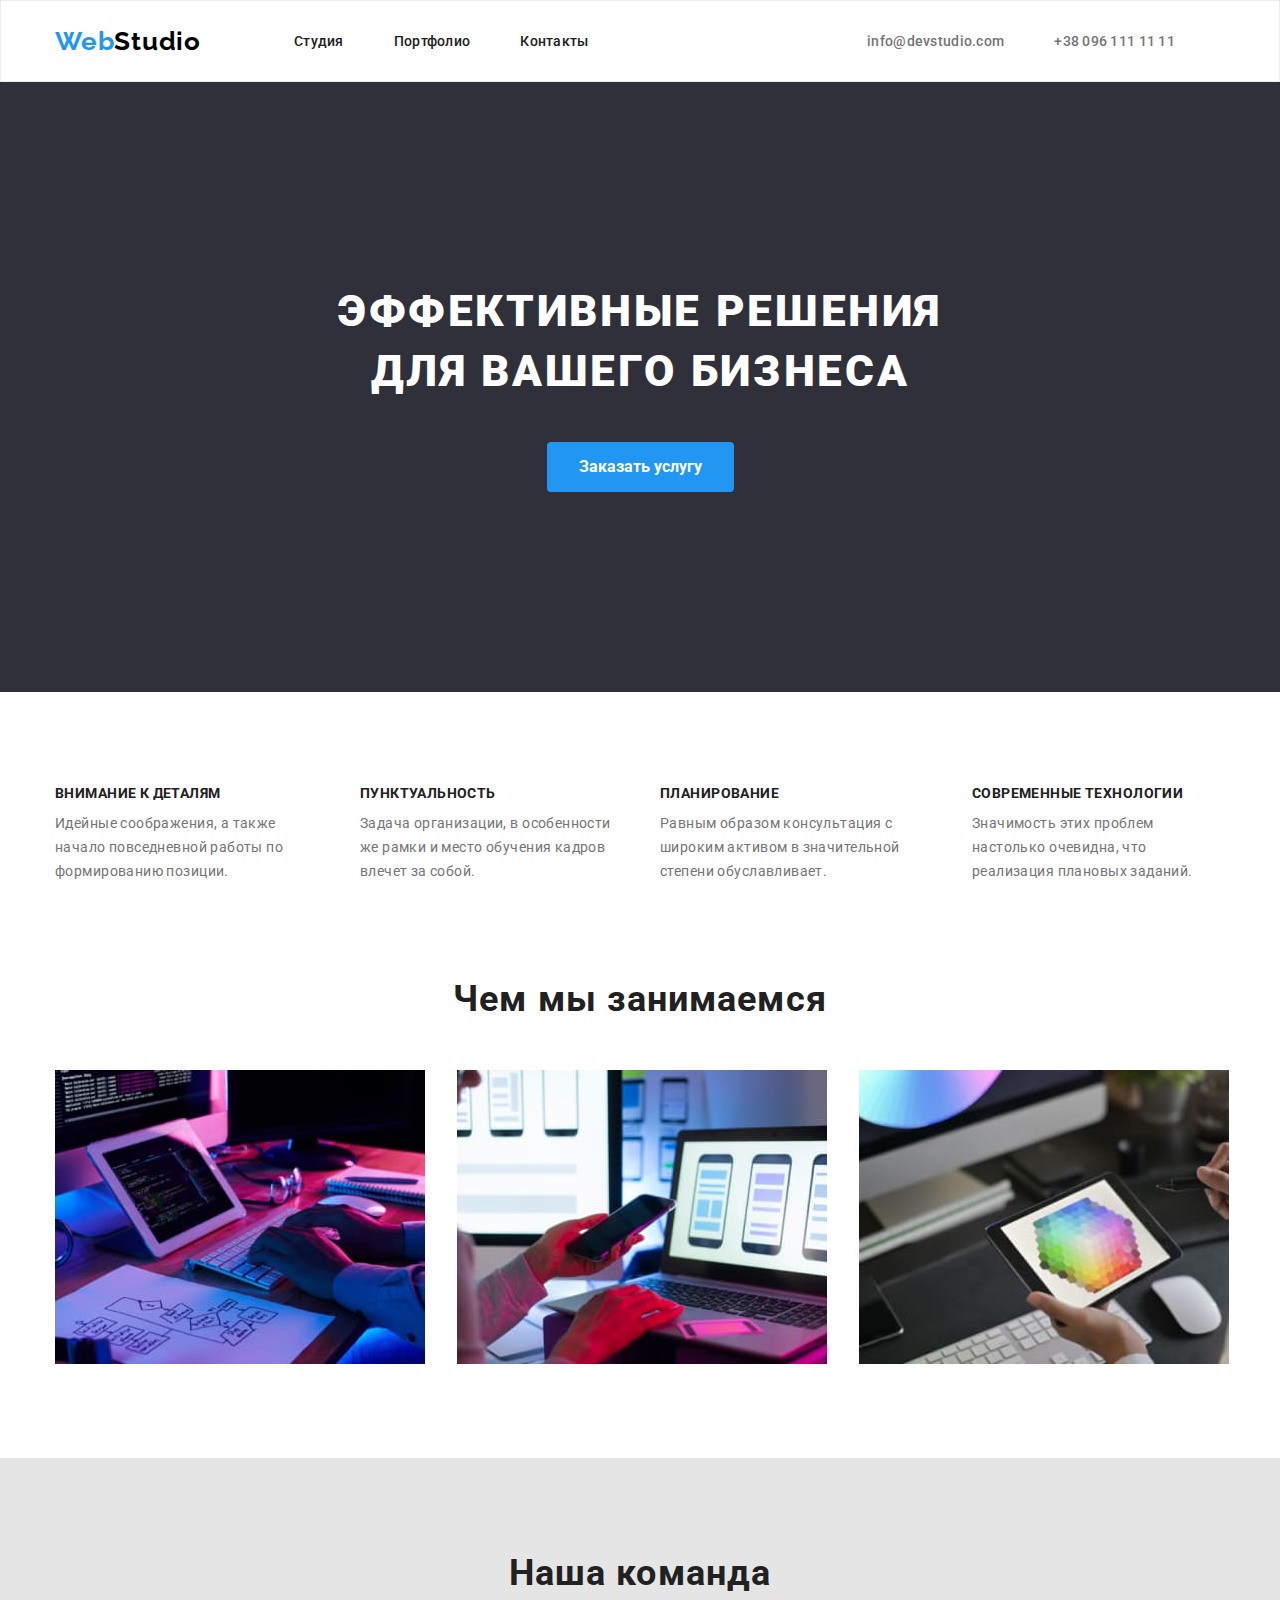
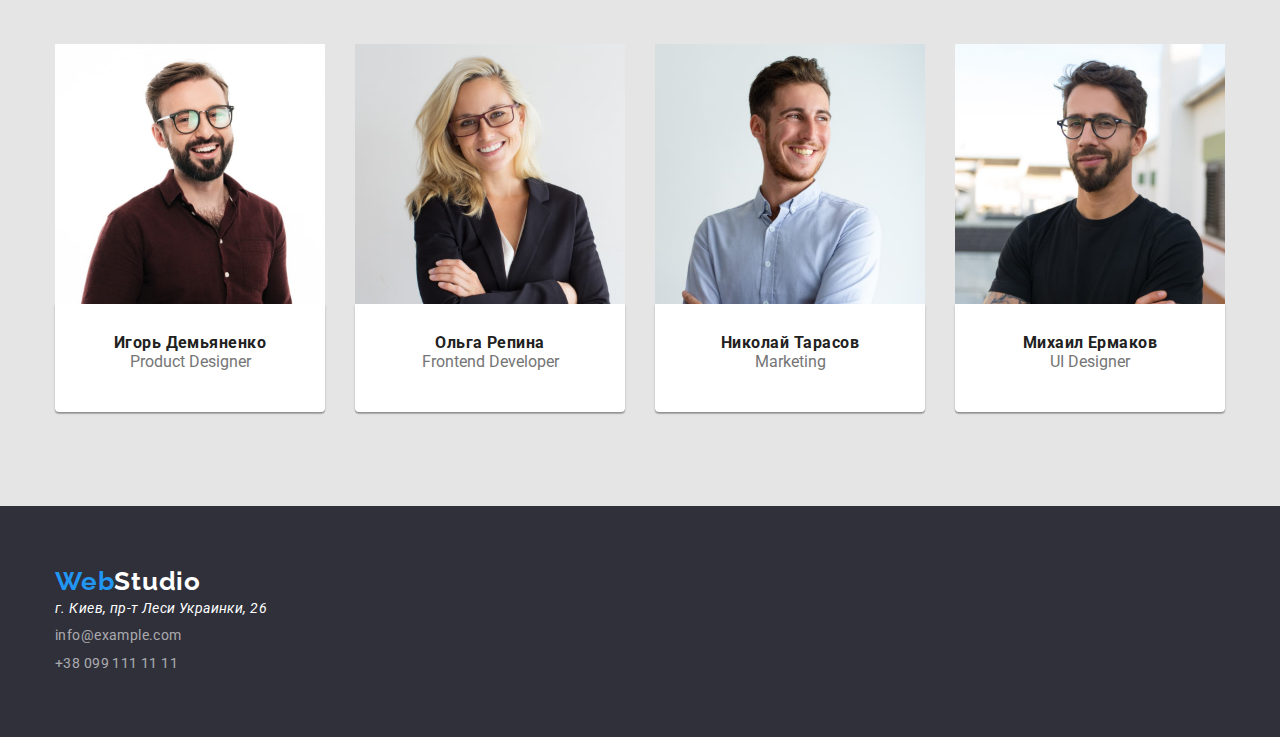
==== commit f0788004: "исправление ошибок и убрал ширину 1200" ====
--- a/index.html
+++ b/index.html
@@ -93,8 +93,8 @@
             </ul>
             </div>
         </section>
-        <section>
-            <div class="positions container">
+        <section class="positions">
+            <div class="container">
             <h2>Наша команда</h2>
             <ul class="position-list list">
                 <li class="position-list-img">
@@ -120,7 +120,7 @@
                 </li>
                 <li class="position-list-img">
                     <img src="./images/team-card4.jpg " alt="Михаил Ермаков" width="270" height="260" />
-                   <div class="position-list-text"></div>
+                <div class="position-list-text">
                     <h3>Михаил Ермаков</h3>
                     <p lang="en">UI Designer</p>
                     </div>
--- a/css/main.css
+++ b/css/main.css
@@ -111,7 +111,7 @@
 }
 /*  Шапка Site nav */
 .page-header {
-  border-bottom: 1px;
+  border: 1px solid #ececec;
 }
 .main-nav {
   display: flex;
@@ -204,7 +204,8 @@
   text-align: center;
   padding: 200px 0;
   background-color: #2f303a;
-  width: 1200px;
+  max-width: 1600px;
+  margin: 0 auto;
 }
 
 .title {
@@ -289,11 +290,17 @@
 }
 .positions h2 {
   text-align: center;
-  margin: 50px;
+  margin-bottom: 50px;
 }
 .position-list {
   display: flex;
-  margin-bottom: 94px;
+  padding-bottom: 94px;
+  /* margin-bottom: 94px;*/
+  /*height: 368px;*/
+  /*width: 270px;
+  background-color: #ffffff;*/
+  border-radius: 4px;
+  /*/box-shadow: 0 0 4px 0 black;*/
 }
 .position-list-img:not(:last-child) {
   margin-right: 30px;
@@ -302,8 +309,14 @@
   text-align: center;
 }
 .position-list-text {
-  margin-top: 30px;
-  margin-bottom: 30px;
+  height: 108px;
+  /* margin-top: 30px;*/
+  /* margin-bottom: 30px;*/
+  padding-top: 30px;
+  background-color: #ffffff;
+  border-radius: 0 0 4px 4px;
+  box-shadow: 0px 1px 3px rgba(0, 0, 0, 0.12), 0px 1px 1px rgba(0, 0, 0, 0.14),
+    0px 2px 1px rgba(0, 0, 0, 0.2);
 }
 .position-list-text h3 {
   font-size: 16px;
@@ -329,7 +342,7 @@
   background-color: #2f303a;
   padding-top: 60px;
   padding-bottom: 60px;
-  width: 1200px;
+  /*width: 1200px;*/
   /*height: 252px;*/
 }
 .bottom .container {
@@ -399,10 +412,12 @@
   display: flex;
   flex-wrap: wrap;
   /*justify-content: space-between;*/
+  margin: 50px;
 }
 .portfolio-list {
   display: flex;
   justify-content: center;
+  margin-top: 94px;
   margin-bottom: 50px;
   width: 1200px;
 }
@@ -412,8 +427,8 @@
 .portfolio-img {
   display: flex;
   flex-wrap: wrap;
-  margin-top: -30px;
-  margin-left: -30px;
+  margin-top: -36px;
+  margin-left: -36px;
 }
 /*.portfolio-img li  {
   flex-basis: calc((100%-270px) / 9);
@@ -421,23 +436,38 @@
   margin-left: 30px;
 } */
 .portfolio-img-item {
-  flex-basis: calc(100% / 3 - 30px);
+  flex-basis: calc(100% / 3 - 32px);
   margin-top: 30px;
   margin-left: 30px;
+  border: 1px solid rgba(238, 238, 238, 1);
 }
 
 .portfolio-text {
+  height: 70px;
+  width: 322px;
   margin-top: 20px;
   margin-bottom: 20px;
   margin-right: 24px;
   margin-left: 24px;
-  border: 4px;
-}
-.portfolio-img h2 {
-  font-weight: 700;
+  /*border: 1px solid rgba(238, 238, 238, 1);*/
+}
+.portfolio-img h3 {
+  font-style: normal;
+  font-weight: 700;
+  line-height: 36px;
+  letter-spacing: 0.06em;
+  text-align: left;
   font-size: 18px;
-  line-height: 2;
-  text-align: center;
+
+  /*text-align: center;*/
+}
+.portfolio-text p {
+  font-size: 16px;
+  font-style: normal;
+  font-weight: 400;
+  line-height: 30px;
+  letter-spacing: 0.03em;
+  text-align: left;
 }
 .portfolio-button {
   color: #212121;
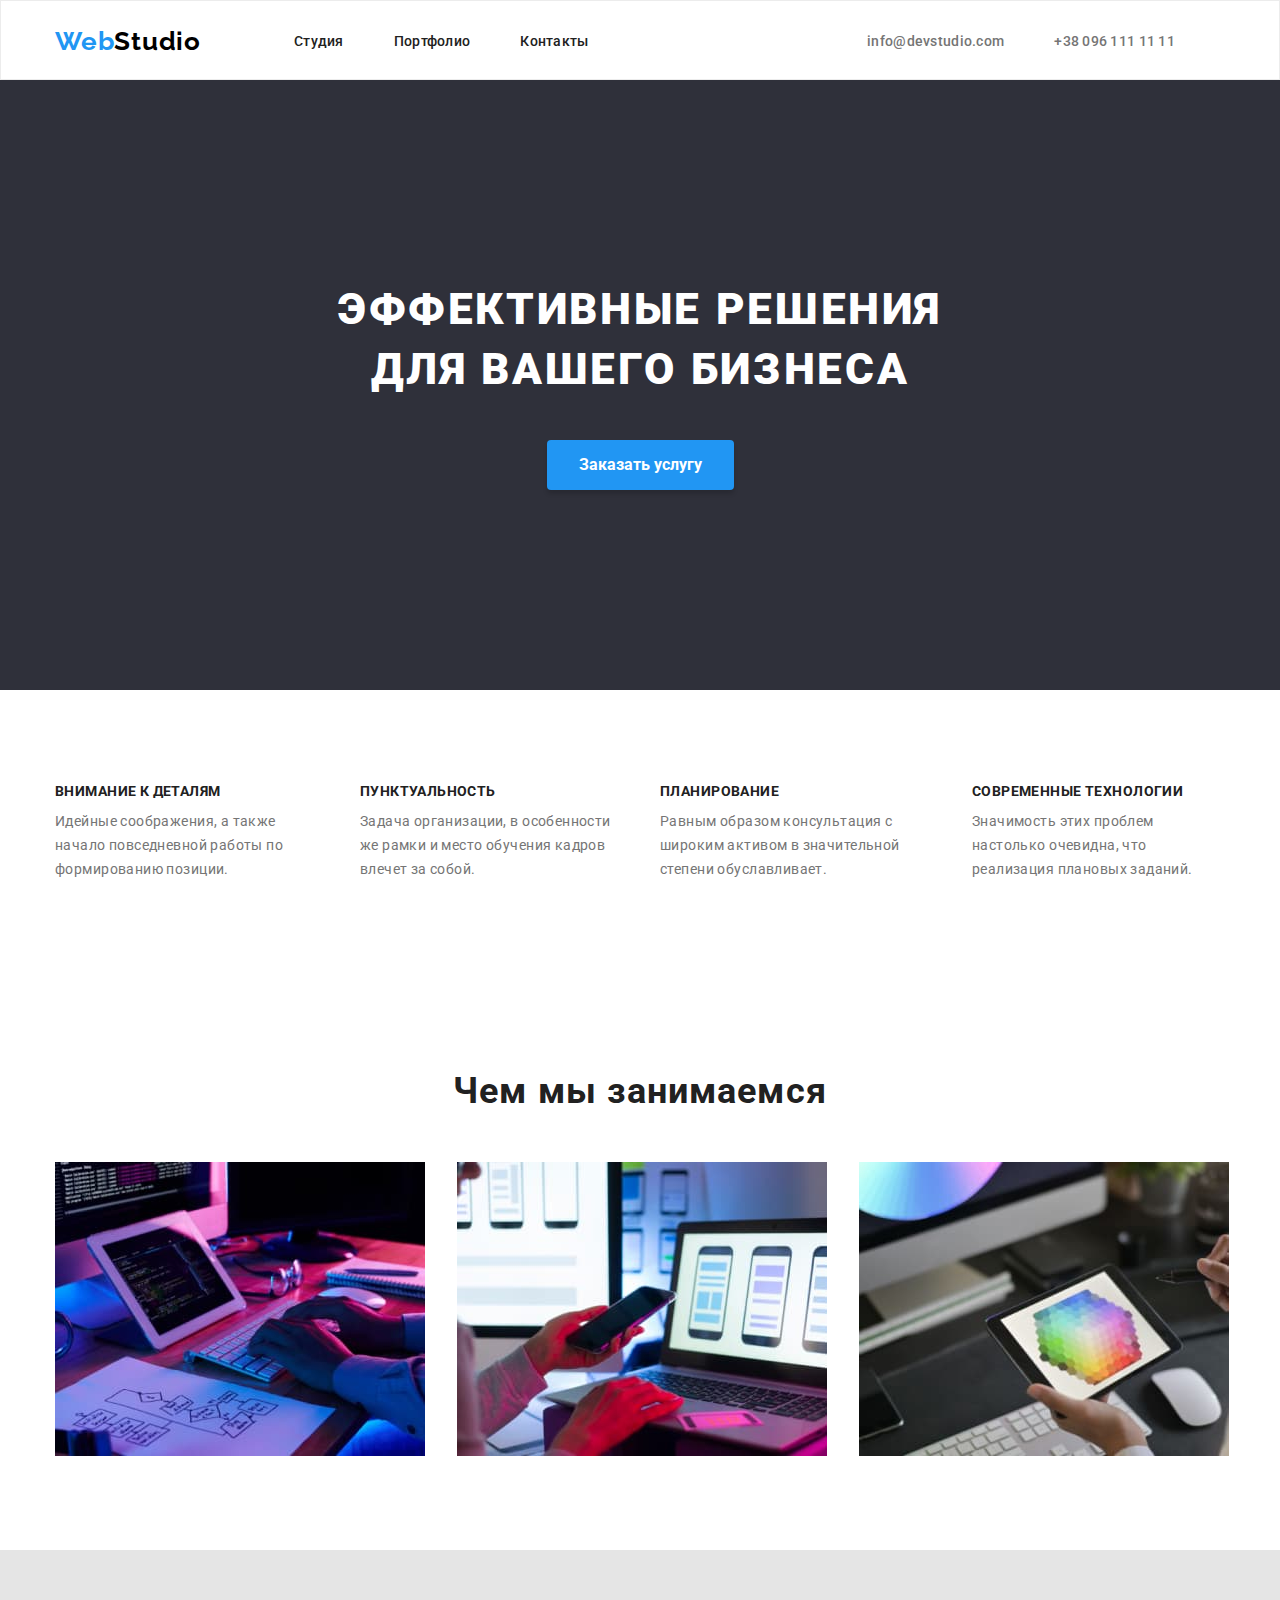
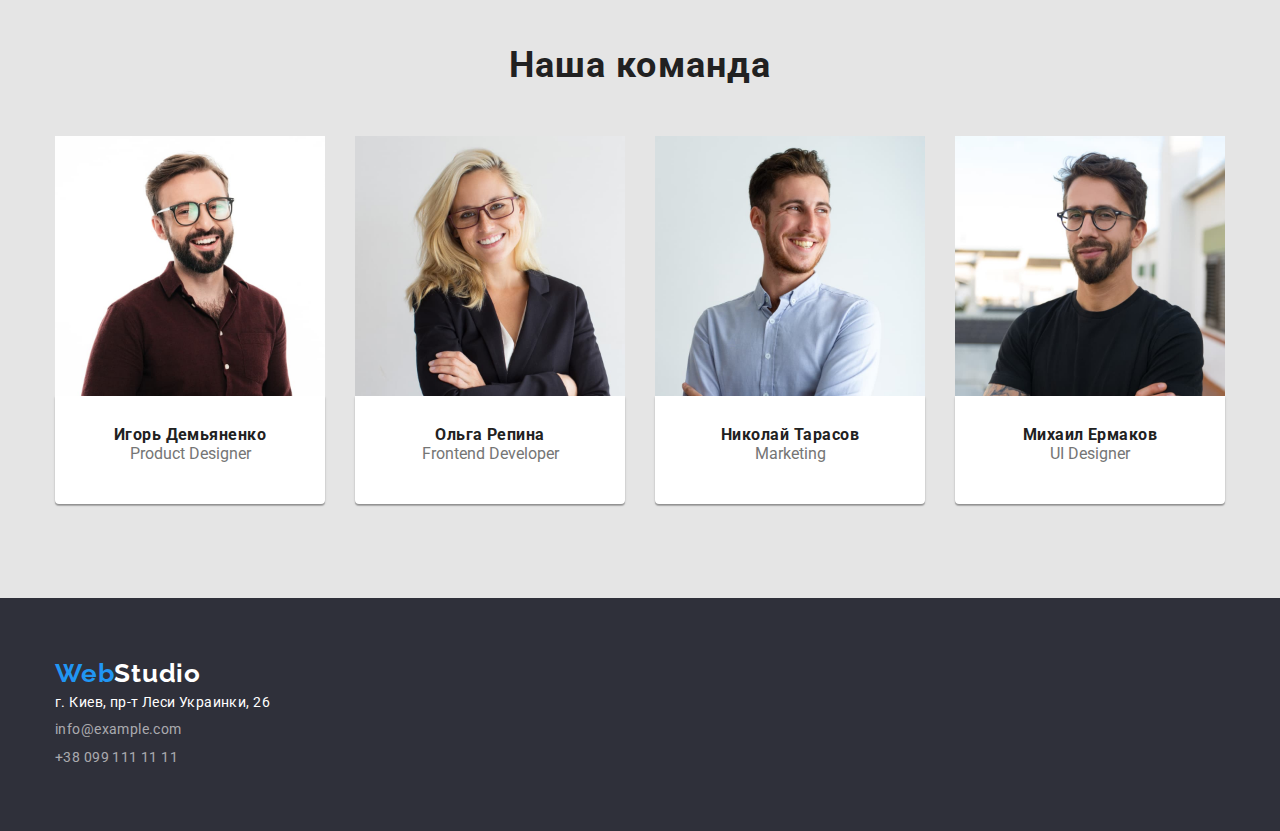
==== commit c78efc3c: "новые исправления и убрал везде ширину 1200" ====
--- a/index.html
+++ b/index.html
@@ -20,16 +20,18 @@
     <!-- Шапка сайта -->
     <header class="page-header">
         <div class="container main-nav">
+            <a lang="en" class="site-nav-logo" href="WebStudio">Web<span>Studio</span></a>
             <nav>
                 <ul class="site-nav list">
-                    <li lang="en" class="nav-item site-nav-logo"><a href="WebStudio">Web<span>Studio</span></a></li>
+                    <!--<li lang="en" class="nav-item site-nav-logo"><a href="WebStudio">Web<span>Studio</span></a></li>-->
                     <li class="nav-item"><a href="./index.html" class="link">Студия</a></li>
                     <li class="nav-item"><a href="./portfolio.html" class="link">Портфолио</a></li>
                     <li class="nav-item"><a href="Контакты" class="link">Контакты</a></li>
                 </ul>
             </nav>
             <ul class="link-items list">
-                <li class="nav-link-item"  lang="en"><a href="mailto:info@devstudio.com" class="current">info@devstudio.com</a></li>
+                <li class="nav-link-item" lang="en"><a href="mailto:info@devstudio.com"
+                        class="current">info@devstudio.com</a></li>
                 <li class="nav-link-item"><a href="tel:+380961111111" class="current">+38 096 111 11 11</a></li>
             </ul>
         </div>
@@ -38,94 +40,94 @@
         <!-- Герой -->
         <section class="hero">
             <div class="container">
-            <h1 class="title">Эффективные решения <br>для вашего бизнеса</h1>
-            <button class="button" type="button">Заказать услугу</button>
+                <h1 class="title">Эффективные решения <br>для вашего бизнеса</h1>
+                <button class="button" type="button">Заказать услугу</button>
             </div>
         </section>
         <!-- Преимущества -->
-        <section class="text-benefits">
+        <section class="text-benefits section">
             <div class="benefits container">
-            <h2 class="visually-hidden">Преимущества</h2>
+                <h2 class="visually-hidden">Преимущества</h2>
 
-            <ul class="text-benefits-list list">
-                <li class="text-benefits-text">
-                    <h3>Внимание к деталям</h3>
-                    <p>
-                        Идейные соображения, а также начало повседневной работы по формированию позиции.
-                    </p>
-                </li>
-                <li class="text-benefits-text">
-                    <h3>Пунктуальность</h3>
-                    <p>
-                        Задача организации, в особенности же рамки и место обучения кадров влечет за собой.
-                    </p>
-                </li>
-                <li class="text-benefits-text">
-                    <h3>Планирование</h3>
-                    <p>
-                        Равным образом консультация с широким активом в значительной степени обуславливает.
-                    </p>
-                </li>
-                <li class="text-benefits-text">
-                    <h3>Современные технологии</h3>
-                    <p>
-                        Значимость этих проблем настолько очевидна, что реализация плановых заданий.
-                    </p>
-                </li>
-            </ul>
+                <ul class="text-benefits-list list">
+                    <li class="text-benefits-text">
+                        <h3>Внимание к деталям</h3>
+                        <p>
+                            Идейные соображения, а также начало повседневной работы по формированию позиции.
+                        </p>
+                    </li>
+                    <li class="text-benefits-text">
+                        <h3>Пунктуальность</h3>
+                        <p>
+                            Задача организации, в особенности же рамки и место обучения кадров влечет за собой.
+                        </p>
+                    </li>
+                    <li class="text-benefits-text">
+                        <h3>Планирование</h3>
+                        <p>
+                            Равным образом консультация с широким активом в значительной степени обуславливает.
+                        </p>
+                    </li>
+                    <li class="text-benefits-text">
+                        <h3>Современные технологии</h3>
+                        <p>
+                            Значимость этих проблем настолько очевидна, что реализация плановых заданий.
+                        </p>
+                    </li>
+                </ul>
             </div>
         </section>
-        <section>
+        <section class="section">
             <div class="img container ">
-            <h2> Чем мы занимаемся</h2>
-           
-            <ul class="list-img list">
-                <li>
-                    <img src="images/box1.jpg" alt="Пишем программы" width="370" height="294" />
-                </li>
+                <h2> Чем мы занимаемся</h2>
 
-                <li>
-                    <img src="./images/box2.jpg" alt="Создаем мобильные приложения" width="370" height="294" />
-                </li>
-                <li>
-                    <img src="./images/box3.jpg" alt="Создаем игры" width="370" height="294" />
-                </li>
-            </ul>
+                <ul class="list-img list">
+                    <li>
+                        <img src="images/box1.jpg" alt="Пишем программы" width="370" height="294" />
+                    </li>
+
+                    <li>
+                        <img src="./images/box2.jpg" alt="Создаем мобильные приложения" width="370" height="294" />
+                    </li>
+                    <li>
+                        <img src="./images/box3.jpg" alt="Создаем игры" width="370" height="294" />
+                    </li>
+                </ul>
             </div>
         </section>
-        <section class="positions">
+        <section class="positions section">
             <div class="container">
-            <h2>Наша команда</h2>
-            <ul class="position-list list">
-                <li class="position-list-img">
-                    <img src="./images/team-card1.jpg " alt="Игорь Демьяненко" width="270" height="260" />
-                   <div class="position-list-text">
-                    <h3>Игорь Демьяненко</h3>
-                    <p lang="en">Product Designer</p>
-                    </div>
-                </li>
-                <li class="position-list-img">
-                    <img src="./images/team-card2.jpg " alt="Ольга Репина" width="270" height="260" />
-                   <div class="position-list-text">
-                    <h3>Ольга Репина</h3>
-                    <p lang="en">Frontend Developer</p>
-                    </div>
-                </li>
-                <li class="position-list-img">
-                    <img src="./images/team-card3.jpg " alt="Николай Тарасов" width="270" height="260" />
-                   <div class="position-list-text">
-                    <h3>Николай Тарасов</h3>
-                    <p lang="en">Marketing</p>
-                    </div>
-                </li>
-                <li class="position-list-img">
-                    <img src="./images/team-card4.jpg " alt="Михаил Ермаков" width="270" height="260" />
-                <div class="position-list-text">
-                    <h3>Михаил Ермаков</h3>
-                    <p lang="en">UI Designer</p>
-                    </div>
-                </li>
-            </ul>
+                <h2>Наша команда</h2>
+                <ul class="position-list list">
+                    <li class="position-list-img">
+                        <img src="./images/team-card1.jpg " alt="Игорь Демьяненко" width="270" height="260" />
+                        <div class="position-list-text">
+                            <h3>Игорь Демьяненко</h3>
+                            <p lang="en">Product Designer</p>
+                        </div>
+                    </li>
+                    <li class="position-list-img">
+                        <img src="./images/team-card2.jpg " alt="Ольга Репина" width="270" height="260" />
+                        <div class="position-list-text">
+                            <h3>Ольга Репина</h3>
+                            <p lang="en">Frontend Developer</p>
+                        </div>
+                    </li>
+                    <li class="position-list-img">
+                        <img src="./images/team-card3.jpg " alt="Николай Тарасов" width="270" height="260" />
+                        <div class="position-list-text">
+                            <h3>Николай Тарасов</h3>
+                            <p lang="en">Marketing</p>
+                        </div>
+                    </li>
+                    <li class="position-list-img">
+                        <img src="./images/team-card4.jpg " alt="Михаил Ермаков" width="270" height="260" />
+                        <div class="position-list-text">
+                            <h3>Михаил Ермаков</h3>
+                            <p lang="en">UI Designer</p>
+                        </div>
+                    </li>
+                </ul>
             </div>
         </section>
 
@@ -134,16 +136,17 @@
     <!-- Футер -->
     <footer class="bottom">
         <div class="container">
-        <ul class="bottom-list link list">
-            <li lang="en" class="bottom-logo"><a href="WebStudio" class="link">Web<span>Studio</span></a></li>
-            <li>
-                <address>
-                    г. Киев, пр-т Леси Украинки, 26
-                </address>
-            </li>
-            <li lang="en"><a href="mailto:info@example.com" class="link-bottom link">info@example.com</a></li>
-            <li><a href="tel:+380991111111" class="link-bottom link">+38 099 111 11 11</a></li>
-        </ul>
+            <a lang="en" class="bottom-logo" href="WebStudio" class="link">Web<span>Studio</span></a>
+            <ul class="bottom-list link list">
+                <!--<li lang="en" class="bottom-logo"><a href="WebStudio" class="link">Web<span>Studio</span></a></li>-->
+                <li>
+                    <address>
+                        г. Киев, пр-т Леси Украинки, 26
+                    </address>
+                </li>
+                <li lang="en"><a href="mailto:info@example.com" class="link-bottom link">info@example.com</a></li>
+                <li><a href="tel:+380991111111" class="link-bottom link">+38 099 111 11 11</a></li>
+            </ul>
         </div>
     </footer>
 
--- a/css/main.css
+++ b/css/main.css
@@ -38,11 +38,11 @@
   padding: 0;
   margin: 0;
 }
-.link {
-  text-decoration: none;
-}
 img {
   display: block;
+}
+.section {
+  padding: 94px 0;
 }
 .container {
   width: 1200px;
@@ -112,20 +112,22 @@
 /*  Шапка Site nav */
 .page-header {
   border: 1px solid #ececec;
+  /*width: 1200px;*/
+  height: 80px;
 }
 .main-nav {
   display: flex;
   align-items: center;
-  width: 1200px;
-  height: 80px;
-  padding-left: 15px;
-  padding-right: 15px;
+  /* width: 1200px;*/
+
+  /*padding-left: 15px;
+  padding-right: 15px;*/
 }
 .site-nav {
   display: flex;
   align-items: center;
-  padding-top: 32px;
-  padding-bottom: 32px;
+  /*padding-top: 32px;
+  padding-bottom: 32px;*/
 }
 .site-nav .nav-item:not(:last-child) {
   margin-right: 50px;
@@ -139,7 +141,7 @@
   margin-right: 50px;
 }
 .site-nav-logo {
-  padding-right: 43px;
+  margin-right: 93px;
   font-family: Raleway, sans-serif;
   font-weight: 700;
   font-size: 26px;
@@ -193,6 +195,9 @@
   text-decoration: none;
   margin-right: 50px;
 }
+.link-items .current:not(:last-child) {
+  margin-right: 50px;
+}
 .link-items .current:hover,
 .link-items .current:focus {
   color: var(--accent-color);
@@ -206,6 +211,7 @@
   background-color: #2f303a;
   max-width: 1600px;
   margin: 0 auto;
+  /* width: 1200px;*/
 }
 
 .title {
@@ -229,11 +235,13 @@
   padding: 10px 32px;
   border-radius: 4px;
   border: none;
-
+  box-shadow: 0px 4px 4px rgba(0, 0, 0, 0.15);
   line-height: 1.88;
 }
-.button:hover {
+.button:hover,
+.button:focus {
   background-color: #188ce8;
+  cursor: pointer;
 }
 /* преимущества*/
 .benefits h2 {
@@ -242,8 +250,9 @@
 
 .text-benefits-list {
   display: flex;
-  margin-top: 94px;
-  margin-bottom: 94px;
+
+  /*margin-top: 94px;
+  margin-bottom: 94px;*/
 }
 .text-benefits-text:not(:last-child) {
   margin-right: 32px;
@@ -266,7 +275,7 @@
 
 .list-img {
   display: flex;
-  margin-bottom: 94px;
+  /*margin-bottom: 94px;*/
 }
 .list-img li:not(:last-child) {
   margin-right: 32px;
@@ -285,7 +294,7 @@
   margin-left: 0px;
 }*/
 .positions {
-  padding-top: 94px;
+  /*padding-top: 94px;*/
   background: #e5e5e5;
 }
 .positions h2 {
@@ -294,7 +303,7 @@
 }
 .position-list {
   display: flex;
-  padding-bottom: 94px;
+  /*padding-bottom: 94px;*/
   /* margin-bottom: 94px;*/
   /*height: 368px;*/
   /*width: 270px;
@@ -313,6 +322,7 @@
   /* margin-top: 30px;*/
   /* margin-bottom: 30px;*/
   padding-top: 30px;
+  padding-bottom: 30px;
   background-color: #ffffff;
   border-radius: 0 0 4px 4px;
   box-shadow: 0px 1px 3px rgba(0, 0, 0, 0.12), 0px 1px 1px rgba(0, 0, 0, 0.14),
@@ -367,6 +377,7 @@
   color: var(--accent-color);
 }
 .bottom address {
+  font-style: normal;
   font-size: 14px;
   line-height: 1.71;
 
@@ -385,6 +396,7 @@
   letter-spacing: 0.03em;
 
   color: #2196f3;
+  margin-bottom: 20px;
 }
 .bottom-logo a {
   color: #2196f3;
@@ -417,9 +429,9 @@
 .portfolio-list {
   display: flex;
   justify-content: center;
-  margin-top: 94px;
+  /*margin-top: 94px;*/
   margin-bottom: 50px;
-  width: 1200px;
+  /* width: 1200px;*/
 }
 .portfolio-list-item:not(:last-child) {
   margin-right: 8px;
@@ -443,12 +455,16 @@
 }
 
 .portfolio-text {
-  height: 70px;
+  /*height: 90px;*/
   width: 322px;
-  margin-top: 20px;
+  padding-top: 20px;
+  padding-bottom: 20px;
+  padding-right: 24px;
+  padding-left: 24px;
+  /*margin-top: 20px;
   margin-bottom: 20px;
   margin-right: 24px;
-  margin-left: 24px;
+  margin-left: 24px;*/
   /*border: 1px solid rgba(238, 238, 238, 1);*/
 }
 .portfolio-img h3 {
@@ -458,7 +474,9 @@
   letter-spacing: 0.06em;
   text-align: left;
   font-size: 18px;
-
+  width: 322px;
+  height: 36px;
+  margin-bottom: 4px;
   /*text-align: center;*/
 }
 .portfolio-text p {
@@ -468,6 +486,8 @@
   line-height: 30px;
   letter-spacing: 0.03em;
   text-align: left;
+  width: 322px;
+  height: 30px;
 }
 .portfolio-button {
   color: #212121;
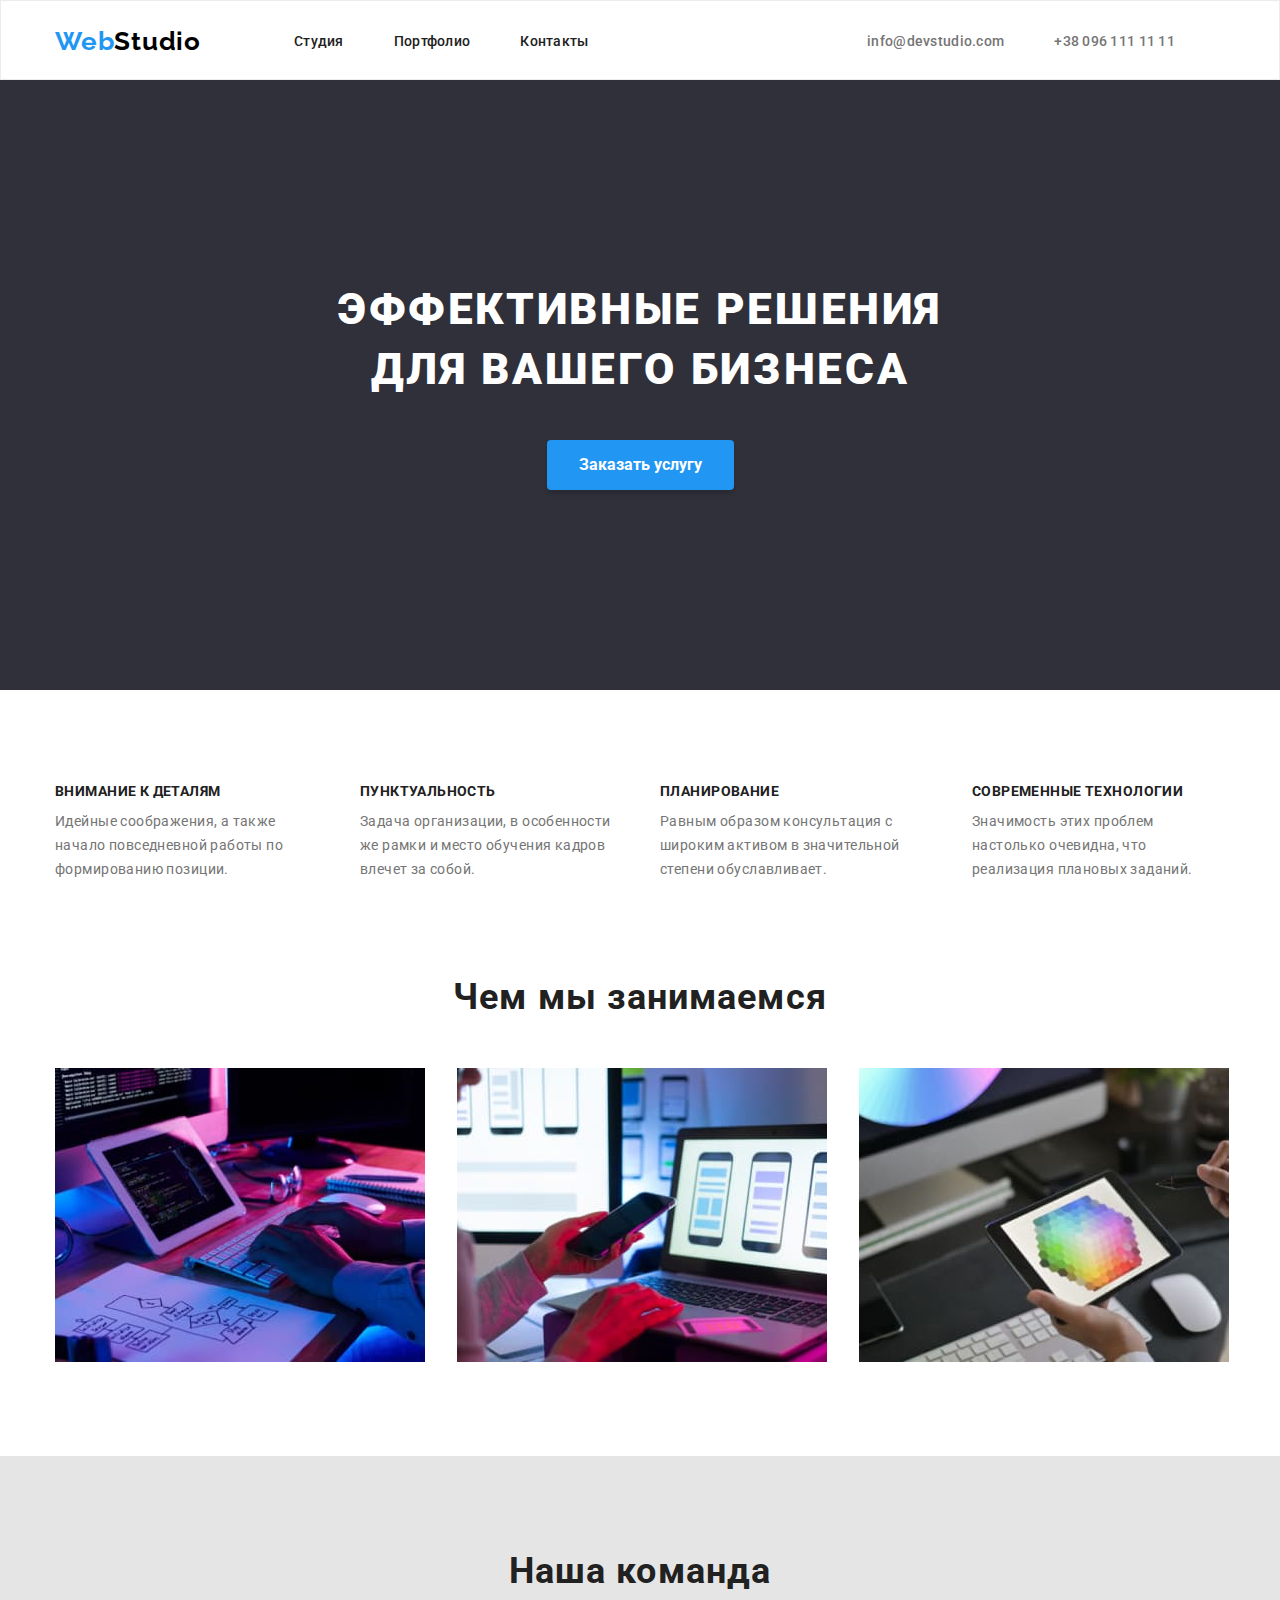
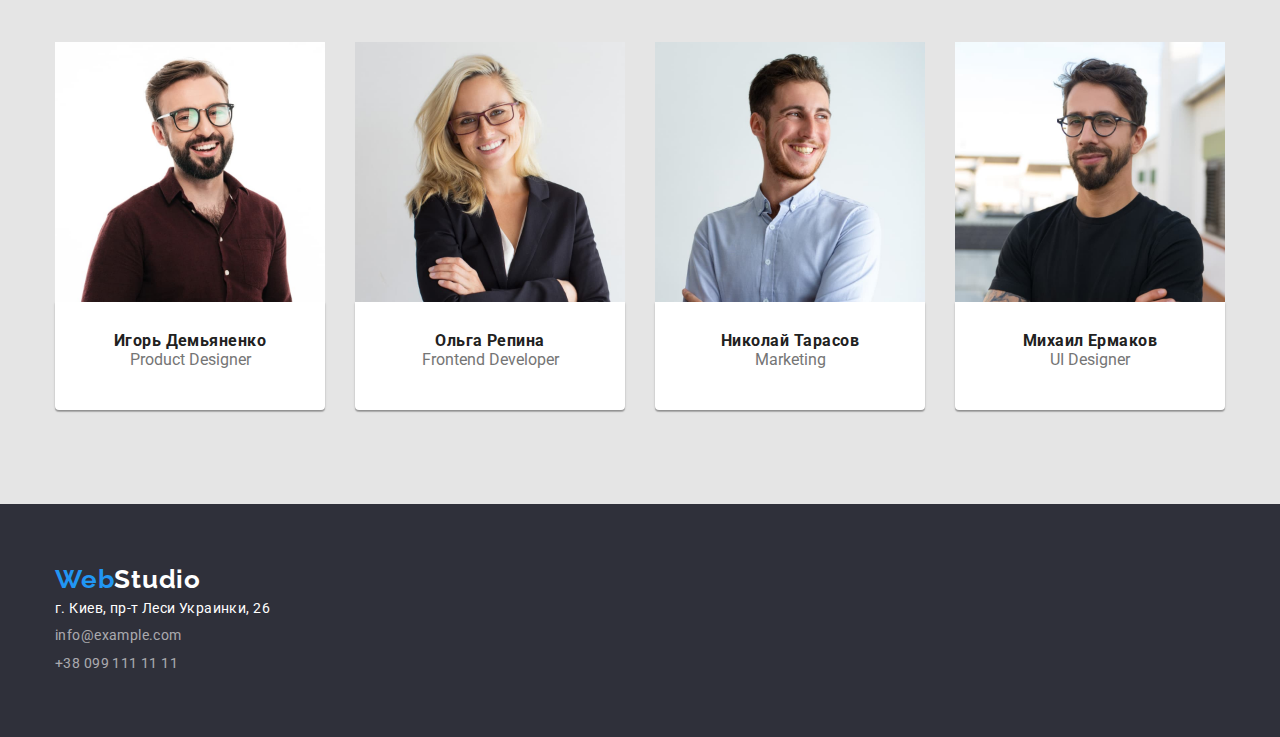
==== commit e170ebb5: "чуть подправил ещё" ====
--- a/index.html
+++ b/index.html
@@ -77,11 +77,11 @@
                 </ul>
             </div>
         </section>
-        <section class="section">
+        <section class="section work-section">
             <div class="img container ">
                 <h2> Чем мы занимаемся</h2>
 
-                <ul class="list-img list">
+                <ul class="list-img">
                     <li>
                         <img src="images/box1.jpg" alt="Пишем программы" width="370" height="294" />
                     </li>
--- a/css/main.css
+++ b/css/main.css
@@ -268,6 +268,9 @@
 }
 
 /*Чем мы занимаемся*/
+.work-section {
+  padding-top: 0;
+}
 .img h2 {
   text-align: center;
   margin-bottom: 50px;
